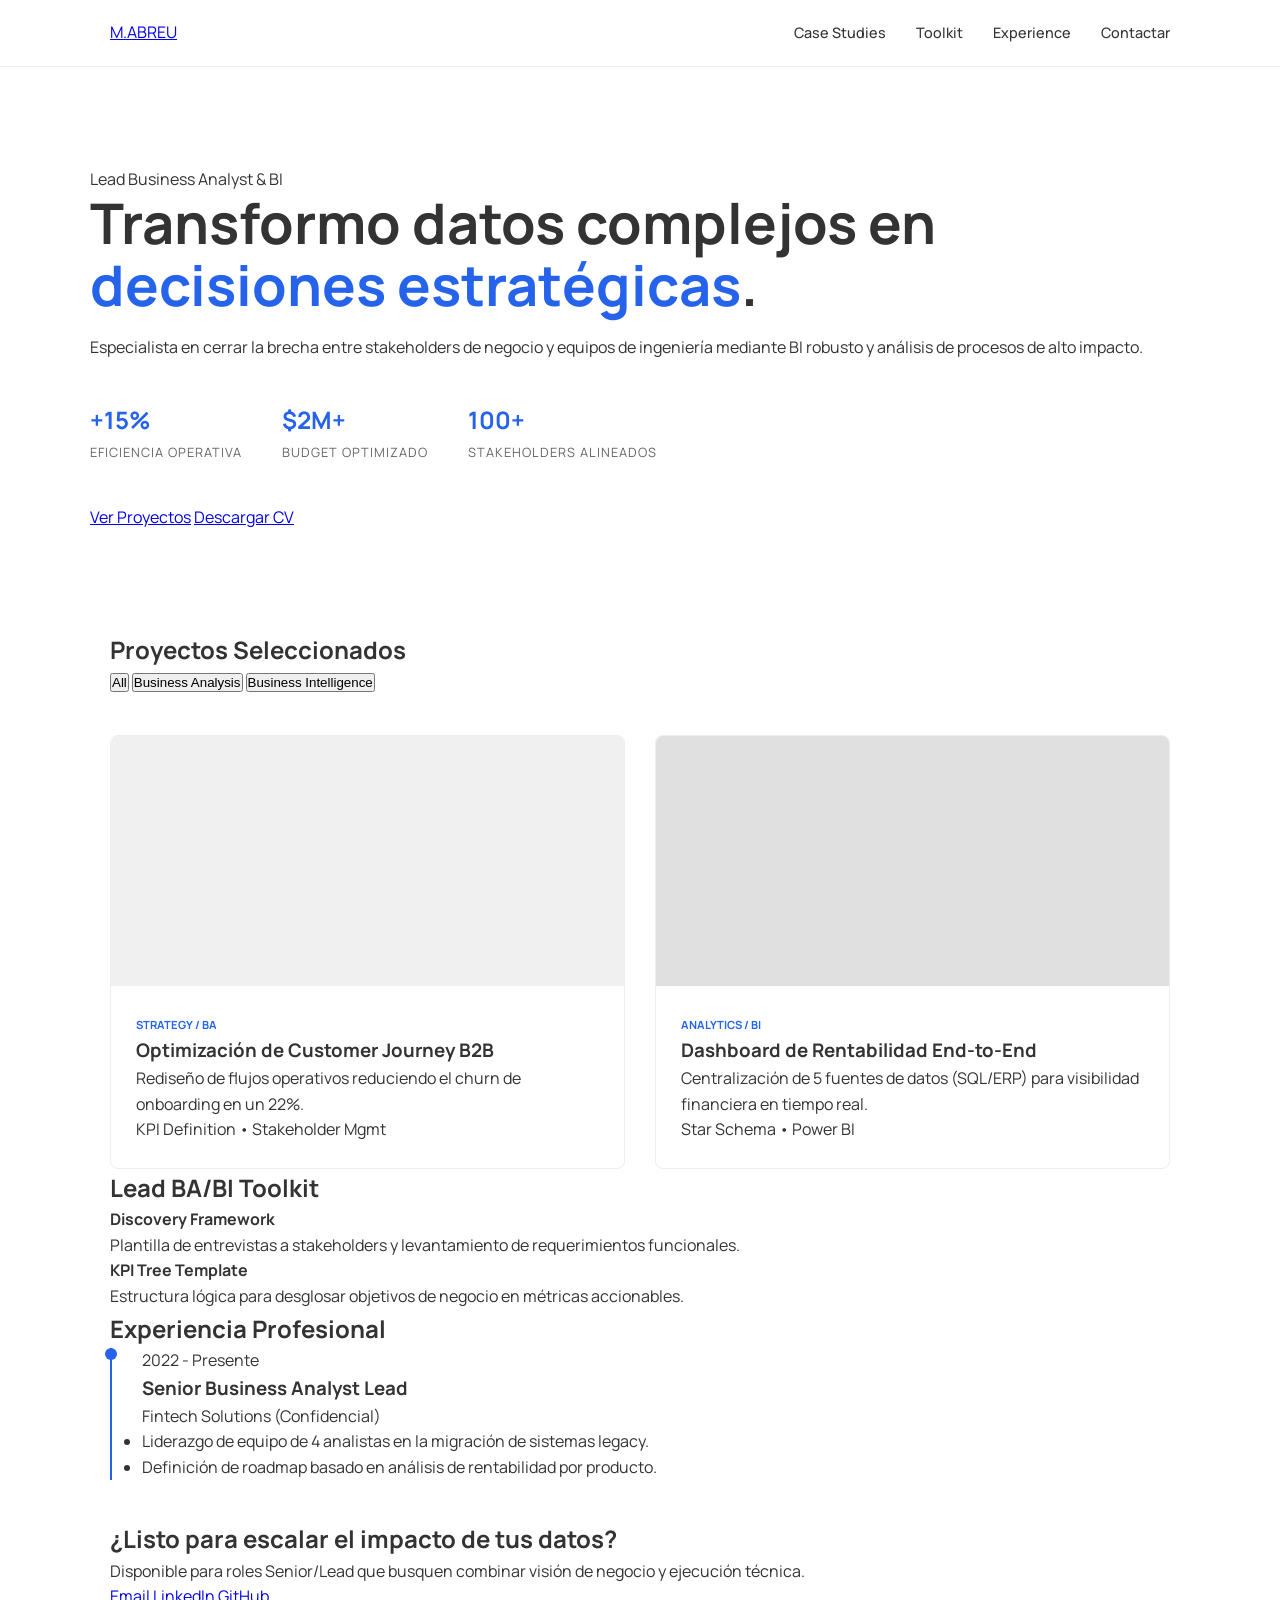
==== index.html @ 558ee9f2 "Add files via upload" ====
<!DOCTYPE html>
<html lang="es">
<head>
    <meta charset="UTF-8">
    <meta name="viewport" content="width=device-width, initial-scale=1.0">
    <title>Miguel Abreu | Lead Business Analyst & BI Specialist</title>
    <meta name="description" content="Senior Lead BA & BI Specialist enfocado en optimización de procesos y toma de decisiones basada en datos.">
    <link href="https://fonts.googleapis.com/css2?family=Manrope:wght@300;500;700&display=swap" rel="stylesheet">
    <link rel="stylesheet" href="assets/css/styles.css">
</head>
<body>

    <header class="navbar">
        <div class="container">
            <a href="#" class="logo">M.ABREU</a>
            <nav>
                <ul class="nav-links">
                    <li><a href="#cases">Case Studies</a></li>
                    <li><a href="#toolkit">Toolkit</a></li>
                    <li><a href="#experience">Experience</a></li>
                    <li><a href="#contact" class="btn-primary">Contactar</a></li>
                </ul>
            </nav>
        </div>
    </header>

    <main>
        <section class="hero container">
            <div class="hero-content">
                <span class="badge">Lead Business Analyst & BI</span>
                <h1>Transformo datos complejos en <span class="accent">decisiones estratégicas</span>.</h1>
                <p class="subtitle">Especialista en cerrar la brecha entre stakeholders de negocio y equipos de ingeniería mediante BI robusto y análisis de procesos de alto impacto.</p>
                
                <div class="hero-stats">
                    <div class="stat"><strong>+15%</strong><span>Eficiencia Operativa</span></div>
                    <div class="stat"><strong>$2M+</strong><span>Budget Optimizado</span></div>
                    <div class="stat"><strong>100+</strong><span>Stakeholders Alineados</span></div>
                </div>

                <div class="hero-btns">
                    <a href="#cases" class="btn-main">Ver Proyectos</a>
                    <a href="{CV_PDF}" class="btn-secondary" target="_blank">Descargar CV</a>
                </div>
            </div>
        </section>

        <section id="cases" class="cases container">
            <div class="section-header">
                <h2>Proyectos Seleccionados</h2>
                <div class="filters">
                    <button class="filter-btn active" data-filter="all">All</button>
                    <button class="filter-btn" data-filter="ba">Business Analysis</button>
                    <button class="filter-btn" data-filter="bi">Business Intelligence</button>
                </div>
            </div>

            <div class="projects-grid">
                <article class="project-card" data-category="ba" onclick="openDrawer('case-1')">
                    <div class="card-img" style="background-color: #f0f0f0;"></div>
                    <div class="card-info">
                        <span class="tag">Strategy / BA</span>
                        <h3>Optimización de Customer Journey B2B</h3>
                        <p>Rediseño de flujos operativos reduciendo el churn de onboarding en un 22%.</p>
                        <div class="card-footer">
                            <span>KPI Definition</span> • <span>Stakeholder Mgmt</span>
                        </div>
                    </div>
                </article>

                <article class="project-card" data-category="bi" onclick="openDrawer('case-2')">
                    <div class="card-img" style="background-color: #e0e0e0;"></div>
                    <div class="card-info">
                        <span class="tag">Analytics / BI</span>
                        <h3>Dashboard de Rentabilidad End-to-End</h3>
                        <p>Centralización de 5 fuentes de datos (SQL/ERP) para visibilidad financiera en tiempo real.</p>
                        <div class="card-footer">
                            <span>Star Schema</span> • <span>Power BI</span>
                        </div>
                    </div>
                </article>
            </div>
        </section>

        <section id="toolkit" class="toolkit container">
            <h2>Lead BA/BI Toolkit</h2>
            <div class="toolkit-grid">
                <div class="tool-item">
                    <h4>Discovery Framework</h4>
                    <p>Plantilla de entrevistas a stakeholders y levantamiento de requerimientos funcionales.</p>
                </div>
                <div class="tool-item">
                    <h4>KPI Tree Template</h4>
                    <p>Estructura lógica para desglosar objetivos de negocio en métricas accionables.</p>
                </div>
            </div>
        </section>

        <section id="experience" class="experience container">
            <h2>Experiencia Profesional</h2>
            <div class="timeline">
                <div class="timeline-item">
                    <div class="time">2022 - Presente</div>
                    <div class="exp-content">
                        <h3>Senior Business Analyst Lead</h3>
                        <p class="company">Fintech Solutions (Confidencial)</p>
                        <ul>
                            <li>Liderazgo de equipo de 4 analistas en la migración de sistemas legacy.</li>
                            <li>Definición de roadmap basado en análisis de rentabilidad por producto.</li>
                        </ul>
                    </div>
                </div>
            </div>
        </section>
    </main>

    <div id="project-drawer" class="drawer">
        <div class="drawer-content">
            <button class="close-btn" onclick="closeDrawer()">&times;</button>
            <div id="drawer-body">
                </div>
        </div>
    </div>

    <footer id="contact" class="container">
        <div class="contact-box">
            <h2>¿Listo para escalar el impacto de tus datos?</h2>
            <p>Disponible para roles Senior/Lead que busquen combinar visión de negocio y ejecución técnica.</p>
            <div class="contact-links">
                <a href="mailto:{EMAIL}">Email</a>
                <a href="{LINKEDIN}">LinkedIn</a>
                <a href="{GITHUB}">GitHub</a>
            </div>
        </div>
    </footer>

    <script src="assets/js/main.js"></script>
</body>
</html>
---- assets/css/styles.css ----
:root {
    --primary: #1a1a1a;    /* Negro Premium */
    --accent: #2563eb;     /* Azul Royal (Opción 1: Confianza/Tech) */
    --text-main: #333333;
    --text-light: #666666;
    --bg-light: #f9fafb;
    --transition: all 0.3s cubic-bezier(0.4, 0, 0.2, 1);
}

* { margin: 0; padding: 0; box-sizing: border-box; }
body { font-family: 'Manrope', sans-serif; color: var(--text-main); line-height: 1.6; overflow-x: hidden; }
.container { max-width: 1100px; margin: 0 auto; padding: 0 20px; }
.accent { color: var(--accent); }

/* Navbar */
.navbar { padding: 20px 0; position: sticky; top: 0; background: rgba(255,255,255,0.9); backdrop-filter: blur(10px); z-index: 100; border-bottom: 1px solid #eee; }
.navbar .container { display: flex; justify-content: space-between; align-items: center; }
.nav-links { display: flex; list-style: none; gap: 30px; align-items: center; }
.nav-links a { text-decoration: none; color: var(--text-main); font-weight: 500; font-size: 0.9rem; }

/* Hero */
.hero { padding: 100px 0; min-height: 60vh; display: flex; align-items: center; }
.hero h1 { font-size: 3.5rem; line-height: 1.1; margin-bottom: 20px; font-weight: 700; }
.hero-stats { display: flex; gap: 40px; margin: 40px 0; }
.stat strong { display: block; font-size: 1.5rem; color: var(--accent); }
.stat span { font-size: 0.8rem; text-transform: uppercase; letter-spacing: 1px; color: var(--text-light); }

/* Project Grid */
.projects-grid { display: grid; grid-template-columns: repeat(auto-fill, minmax(450px, 1fr)); gap: 30px; margin-top: 40px; }
.project-card { cursor: pointer; border-radius: 8px; overflow: hidden; border: 1px solid #eee; transition: var(--transition); }
.project-card:hover { transform: translateY(-10px); box-shadow: 0 20px 40px rgba(0,0,0,0.05); }
.card-img { height: 250px; width: 100%; }
.card-info { padding: 25px; }
.tag { font-size: 0.7rem; font-weight: 700; text-transform: uppercase; color: var(--accent); }

/* Drawer Logic */
.drawer { position: fixed; top: 0; right: -100%; width: 40%; height: 100%; background: white; z-index: 200; box-shadow: -10px 0 50px rgba(0,0,0,0.1); transition: var(--transition); padding: 60px 40px; overflow-y: auto; }
.drawer.active { right: 0; }
.close-btn { position: absolute; top: 20px; left: 20px; font-size: 2rem; border: none; background: none; cursor: pointer; }

/* Timeline */
.timeline-item { border-left: 2px solid var(--accent); padding-left: 30px; position: relative; margin-bottom: 40px; }
.timeline-item::before { content: ''; position: absolute; left: -7px; top: 0; width: 12px; height: 12px; background: var(--accent); border-radius: 50%; }

@media (max-width: 768px) {
    .hero h1 { font-size: 2.5rem; }
    .projects-grid { grid-template-columns: 1fr; }
    .drawer { width: 100%; }
}
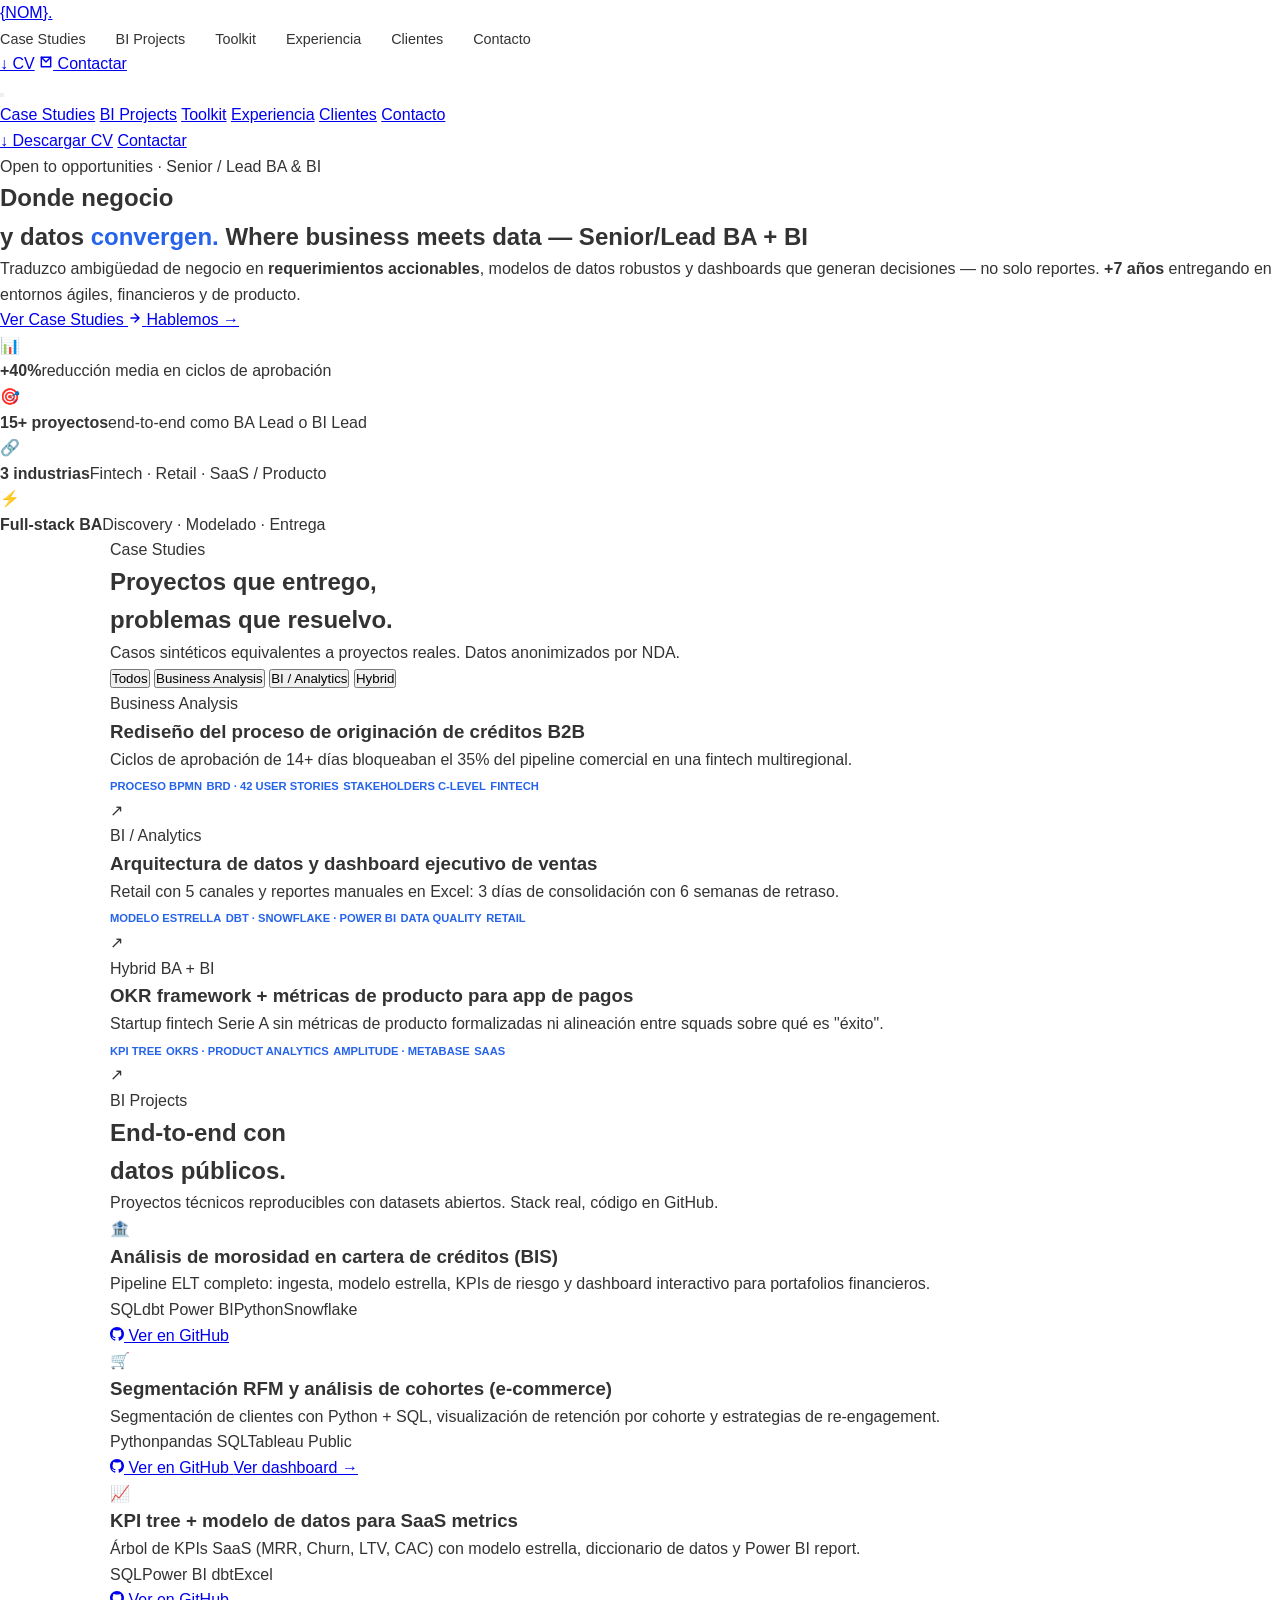
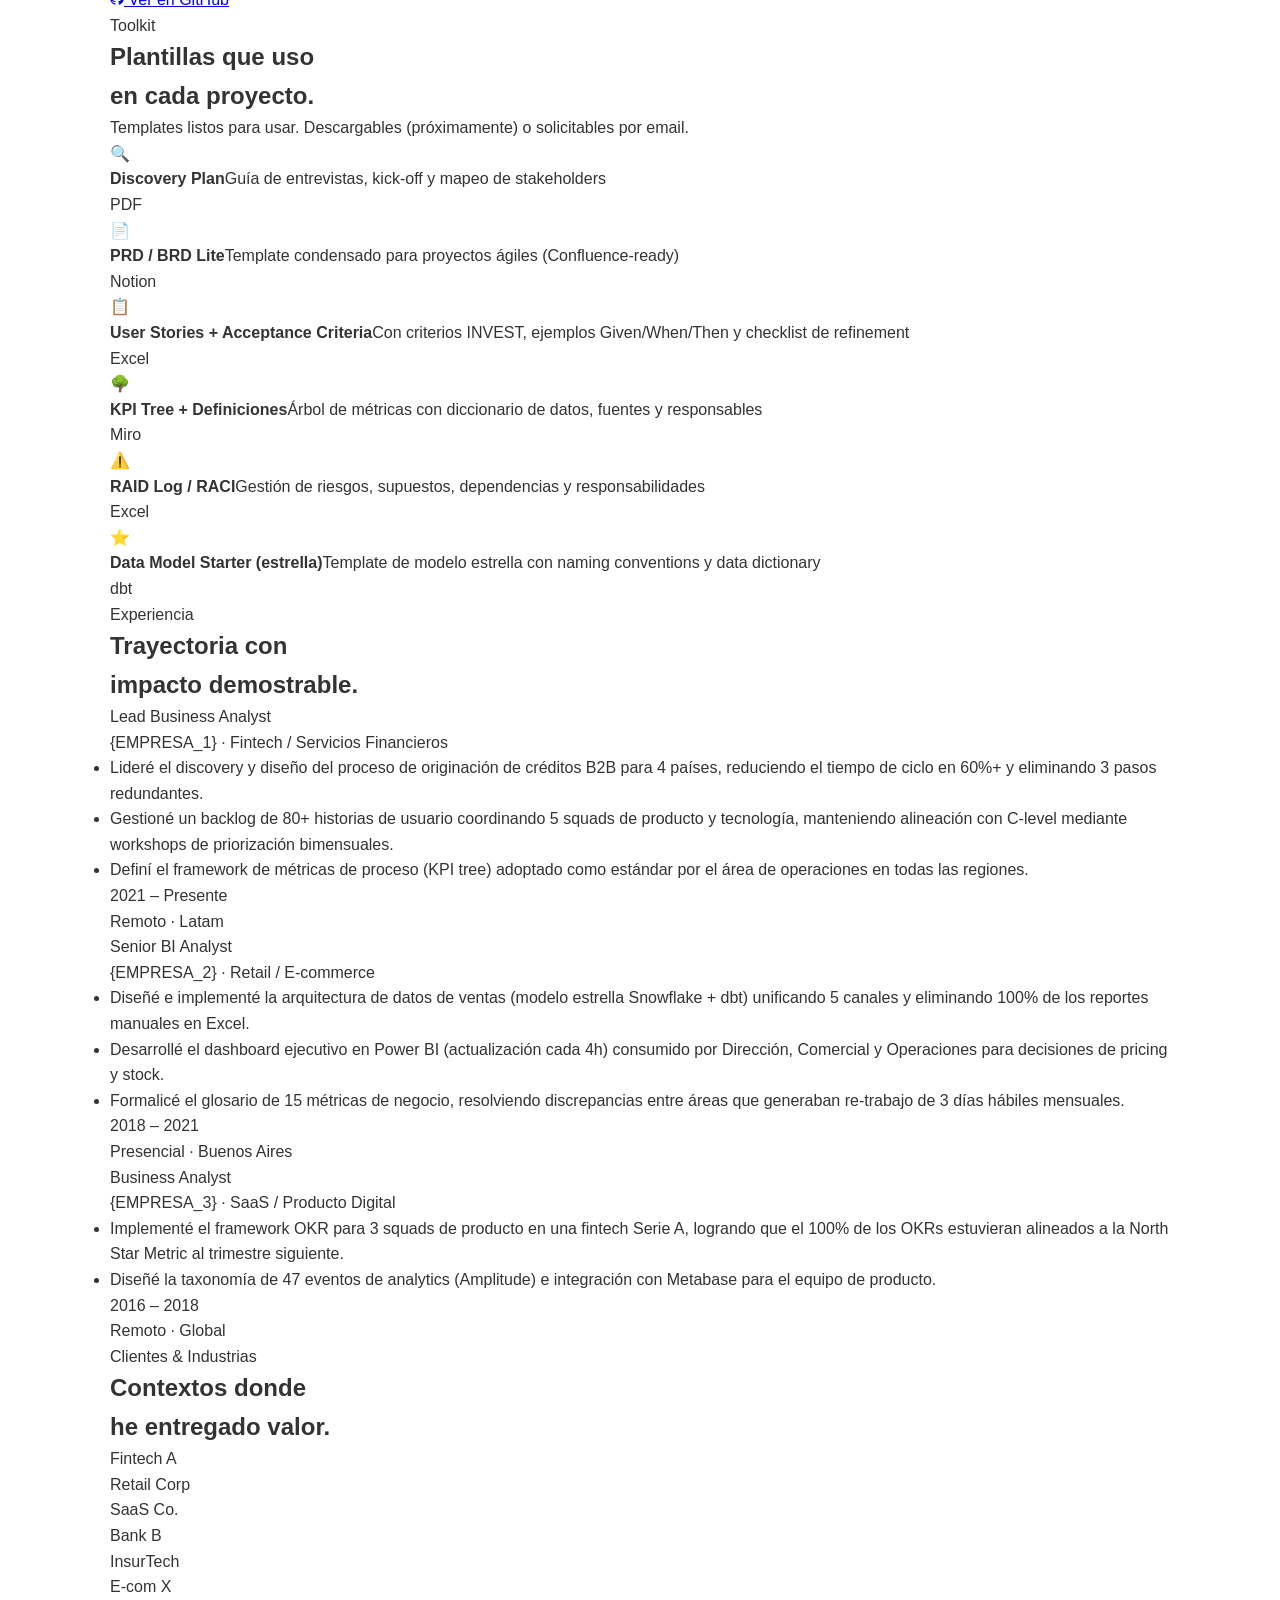
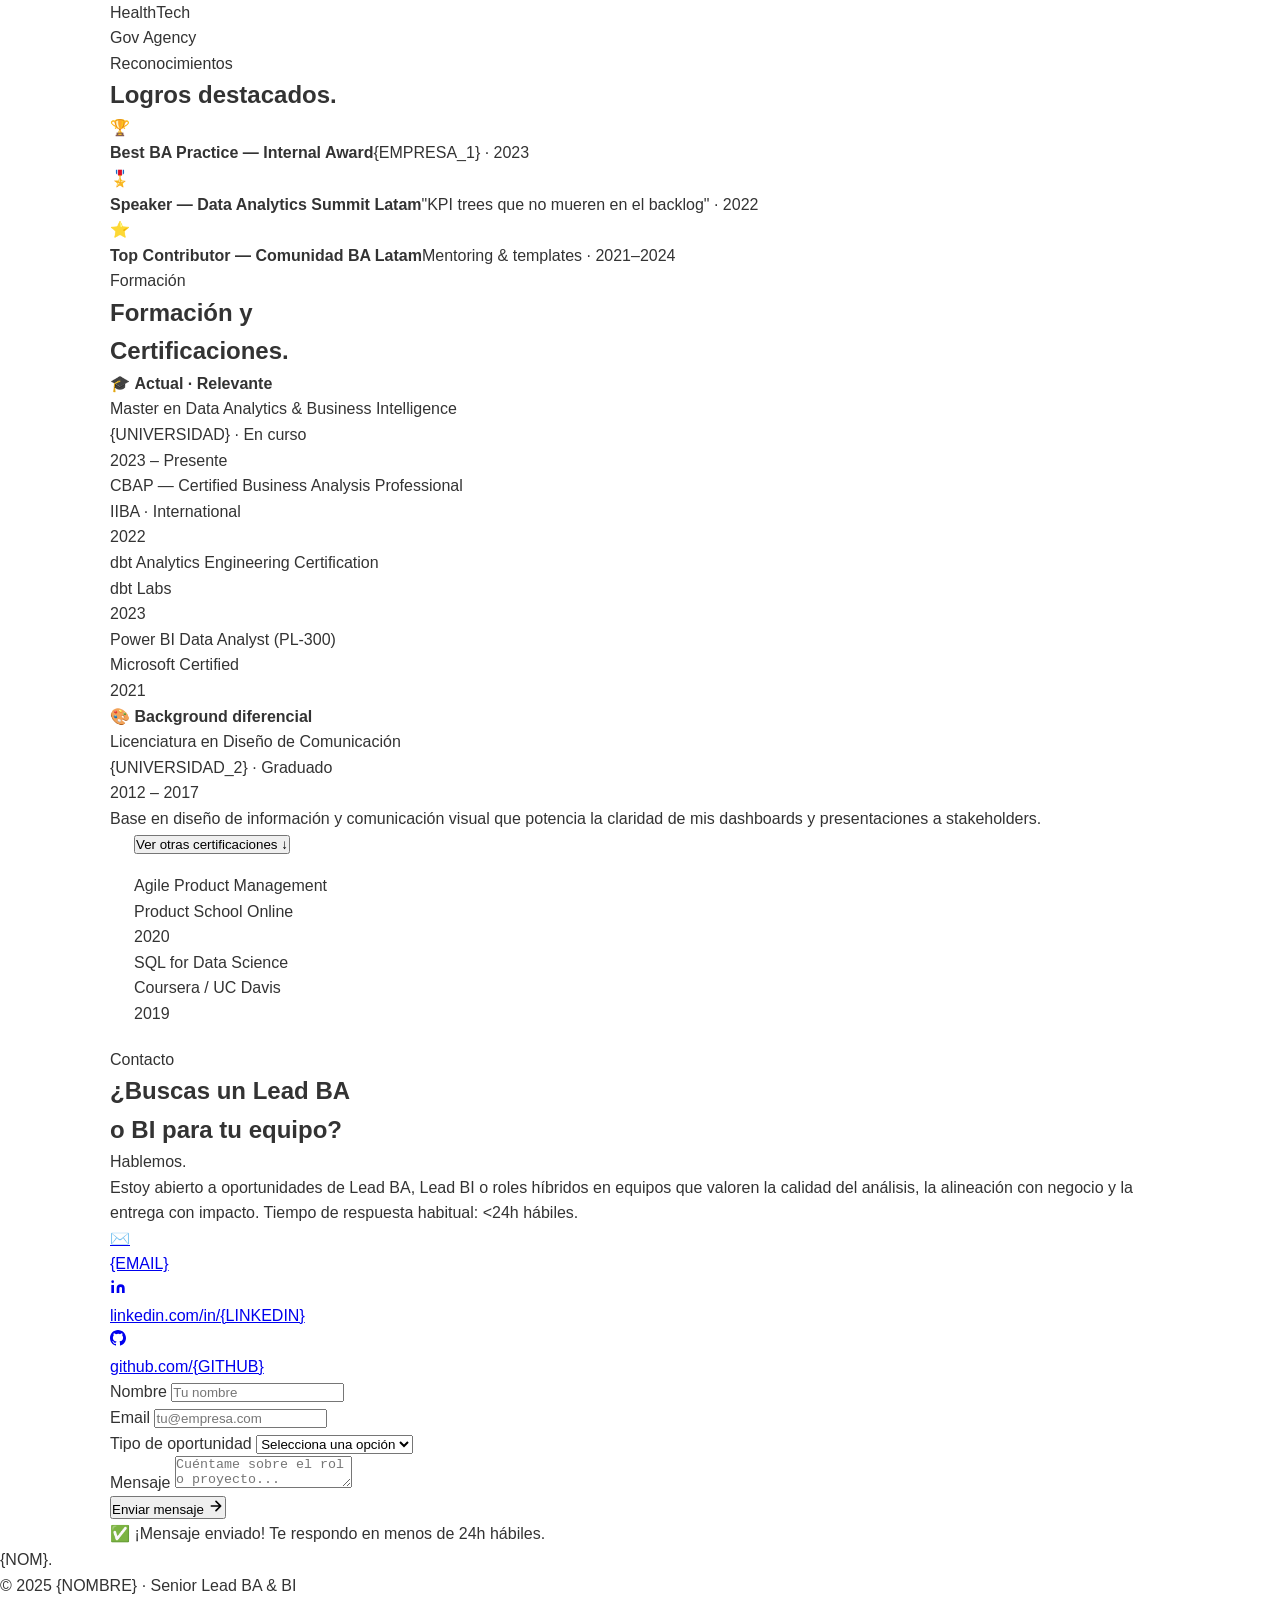
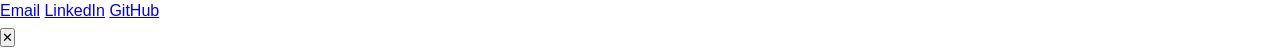
==== commit 36bf10c5: "Add files via upload" ====
--- a/index.html
+++ b/index.html
@@ -1,138 +1,570 @@
-<!DOCTYPE html>
-<html lang="es">
-<head>
-    <meta charset="UTF-8">
-    <meta name="viewport" content="width=device-width, initial-scale=1.0">
-    <title>Miguel Abreu | Lead Business Analyst & BI Specialist</title>
-    <meta name="description" content="Senior Lead BA & BI Specialist enfocado en optimización de procesos y toma de decisiones basada en datos.">
-    <link href="https://fonts.googleapis.com/css2?family=Manrope:wght@300;500;700&display=swap" rel="stylesheet">
-    <link rel="stylesheet" href="assets/css/styles.css">
-</head>
-<body>
-
-    <header class="navbar">
-        <div class="container">
-            <a href="#" class="logo">M.ABREU</a>
-            <nav>
-                <ul class="nav-links">
-                    <li><a href="#cases">Case Studies</a></li>
-                    <li><a href="#toolkit">Toolkit</a></li>
-                    <li><a href="#experience">Experience</a></li>
-                    <li><a href="#contact" class="btn-primary">Contactar</a></li>
-                </ul>
-            </nav>
-        </div>
-    </header>
-
-    <main>
-        <section class="hero container">
-            <div class="hero-content">
-                <span class="badge">Lead Business Analyst & BI</span>
-                <h1>Transformo datos complejos en <span class="accent">decisiones estratégicas</span>.</h1>
-                <p class="subtitle">Especialista en cerrar la brecha entre stakeholders de negocio y equipos de ingeniería mediante BI robusto y análisis de procesos de alto impacto.</p>
-                
-                <div class="hero-stats">
-                    <div class="stat"><strong>+15%</strong><span>Eficiencia Operativa</span></div>
-                    <div class="stat"><strong>$2M+</strong><span>Budget Optimizado</span></div>
-                    <div class="stat"><strong>100+</strong><span>Stakeholders Alineados</span></div>
-                </div>
-
-                <div class="hero-btns">
-                    <a href="#cases" class="btn-main">Ver Proyectos</a>
-                    <a href="{CV_PDF}" class="btn-secondary" target="_blank">Descargar CV</a>
-                </div>
-            </div>
-        </section>
-
-        <section id="cases" class="cases container">
-            <div class="section-header">
-                <h2>Proyectos Seleccionados</h2>
-                <div class="filters">
-                    <button class="filter-btn active" data-filter="all">All</button>
-                    <button class="filter-btn" data-filter="ba">Business Analysis</button>
-                    <button class="filter-btn" data-filter="bi">Business Intelligence</button>
-                </div>
-            </div>
-
-            <div class="projects-grid">
-                <article class="project-card" data-category="ba" onclick="openDrawer('case-1')">
-                    <div class="card-img" style="background-color: #f0f0f0;"></div>
-                    <div class="card-info">
-                        <span class="tag">Strategy / BA</span>
-                        <h3>Optimización de Customer Journey B2B</h3>
-                        <p>Rediseño de flujos operativos reduciendo el churn de onboarding en un 22%.</p>
-                        <div class="card-footer">
-                            <span>KPI Definition</span> • <span>Stakeholder Mgmt</span>
-                        </div>
-                    </div>
-                </article>
-
-                <article class="project-card" data-category="bi" onclick="openDrawer('case-2')">
-                    <div class="card-img" style="background-color: #e0e0e0;"></div>
-                    <div class="card-info">
-                        <span class="tag">Analytics / BI</span>
-                        <h3>Dashboard de Rentabilidad End-to-End</h3>
-                        <p>Centralización de 5 fuentes de datos (SQL/ERP) para visibilidad financiera en tiempo real.</p>
-                        <div class="card-footer">
-                            <span>Star Schema</span> • <span>Power BI</span>
-                        </div>
-                    </div>
-                </article>
-            </div>
-        </section>
-
-        <section id="toolkit" class="toolkit container">
-            <h2>Lead BA/BI Toolkit</h2>
-            <div class="toolkit-grid">
-                <div class="tool-item">
-                    <h4>Discovery Framework</h4>
-                    <p>Plantilla de entrevistas a stakeholders y levantamiento de requerimientos funcionales.</p>
-                </div>
-                <div class="tool-item">
-                    <h4>KPI Tree Template</h4>
-                    <p>Estructura lógica para desglosar objetivos de negocio en métricas accionables.</p>
-                </div>
-            </div>
-        </section>
-
-        <section id="experience" class="experience container">
-            <h2>Experiencia Profesional</h2>
-            <div class="timeline">
-                <div class="timeline-item">
-                    <div class="time">2022 - Presente</div>
-                    <div class="exp-content">
-                        <h3>Senior Business Analyst Lead</h3>
-                        <p class="company">Fintech Solutions (Confidencial)</p>
-                        <ul>
-                            <li>Liderazgo de equipo de 4 analistas en la migración de sistemas legacy.</li>
-                            <li>Definición de roadmap basado en análisis de rentabilidad por producto.</li>
-                        </ul>
-                    </div>
-                </div>
-            </div>
-        </section>
-    </main>
-
-    <div id="project-drawer" class="drawer">
-        <div class="drawer-content">
-            <button class="close-btn" onclick="closeDrawer()">&times;</button>
-            <div id="drawer-body">
-                </div>
-        </div>
-    </div>
-
-    <footer id="contact" class="container">
-        <div class="contact-box">
-            <h2>¿Listo para escalar el impacto de tus datos?</h2>
-            <p>Disponible para roles Senior/Lead que busquen combinar visión de negocio y ejecución técnica.</p>
-            <div class="contact-links">
-                <a href="mailto:{EMAIL}">Email</a>
-                <a href="{LINKEDIN}">LinkedIn</a>
-                <a href="{GITHUB}">GitHub</a>
-            </div>
-        </div>
-    </footer>
-
-    <script src="assets/js/main.js"></script>
-</body>
-</html>+<!DOCTYPE html>
+<html lang="es">
+<head>
+  <meta charset="UTF-8">
+  <meta name="viewport" content="width=device-width, initial-scale=1.0">
+  <title>{NOMBRE} — Senior Lead Business Analyst &amp; BI</title>
+  <meta name="description" content="{NOMBRE} · Senior/Lead Business Analyst y BI Analytics. Traduzco negocio en datos, procesos y entregables que generan impacto medible.">
+  <meta name="keywords" content="Business Analyst, BI Analytics, Lead BA, Data Analytics, KPI, Power BI, SQL, Product Analytics, Portfolio">
+  <meta name="author" content="{NOMBRE}">
+  <link rel="canonical" href="https://{GITHUB}.github.io/portfolio/">
+  <meta property="og:type"        content="website">
+  <meta property="og:title"       content="{NOMBRE} — Senior Lead BA + BI">
+  <meta property="og:description" content="Portfolio de Business Analysis y BI Analytics. Casos de estudio, stack técnico y propuesta de valor en 60 segundos.">
+  <meta property="og:url"         content="https://{GITHUB}.github.io/portfolio/">
+  <meta property="og:image"       content="assets/img/og-cover.png">
+  <meta property="og:locale"      content="es_ES">
+  <meta name="twitter:card"        content="summary_large_image">
+  <meta name="twitter:title"       content="{NOMBRE} — Senior Lead BA + BI">
+  <meta name="twitter:description" content="Portfolio de Business Analysis y BI Analytics.">
+  <meta name="twitter:image"       content="assets/img/og-cover.png">
+  <script type="application/ld+json">
+  {
+    "@context": "https://schema.org",
+    "@type": "Person",
+    "name": "{NOMBRE}",
+    "jobTitle": "Senior/Lead Business Analyst & BI",
+    "url": "https://{GITHUB}.github.io/portfolio/",
+    "email": "mailto:{EMAIL}",
+    "sameAs": [
+      "https://linkedin.com/in/{LINKEDIN}",
+      "https://github.com/{GITHUB}"
+    ]
+  }
+  </script>
+  <link rel="stylesheet" href="assets/css/styles.css">
+</head>
+<body>
+
+<div class="cursor-dot"  aria-hidden="true"></div>
+<div class="cursor-ring" aria-hidden="true"></div>
+
+<!-- ── NAVBAR ── -->
+<nav id="navbar" role="navigation" aria-label="Navegación principal">
+  <div class="nav-inner">
+    <a href="#hero" class="nav-logo">{NOM}<span>.</span></a>
+    <ul class="nav-links" role="list">
+      <li><a href="#case-studies">Case Studies</a></li>
+      <li><a href="#bi-projects">BI Projects</a></li>
+      <li><a href="#toolkit">Toolkit</a></li>
+      <li><a href="#experience">Experiencia</a></li>
+      <li><a href="#clients">Clientes</a></li>
+      <li><a href="#contact">Contacto</a></li>
+    </ul>
+    <div class="nav-ctas">
+      <a href="{CV_PDF}" class="btn-ghost" download>↓ CV</a>
+      <a href="#contact" class="btn-primary">
+        <svg width="14" height="14" viewBox="0 0 24 24" fill="none" stroke="currentColor" stroke-width="2.5" stroke-linecap="round" stroke-linejoin="round" aria-hidden="true"><path d="M4 4h16v16H4z"/><path d="M4 4l8 8 8-8"/></svg>
+        Contactar
+      </a>
+    </div>
+    <button class="nav-hamburger" aria-label="Abrir menú" aria-expanded="false">
+      <span></span><span></span><span></span>
+    </button>
+  </div>
+</nav>
+
+<div class="mobile-nav" role="dialog" aria-label="Menú móvil">
+  <a href="#case-studies">Case Studies</a>
+  <a href="#bi-projects">BI Projects</a>
+  <a href="#toolkit">Toolkit</a>
+  <a href="#experience">Experiencia</a>
+  <a href="#clients">Clientes</a>
+  <a href="#contact">Contacto</a>
+  <div class="mobile-ctas">
+    <a href="{CV_PDF}" class="btn-ghost" download>↓ Descargar CV</a>
+    <a href="#contact" class="btn-primary">Contactar</a>
+  </div>
+</div>
+
+<!-- ── HERO ── -->
+<section id="hero" aria-labelledby="hero-title">
+  <div class="hero-bg-grid" aria-hidden="true"></div>
+  <div class="hero-blob"    aria-hidden="true"></div>
+  <div class="hero-inner">
+    <div class="hero-tag anim">
+      Open to opportunities · Senior / Lead BA &amp; BI
+    </div>
+    <h1 id="hero-title" class="hero-headline anim anim-delay-1">
+      Donde negocio<br>y datos <span class="accent">convergen.</span>
+      <span class="line-muted">Where business meets data — Senior/Lead BA + BI</span>
+    </h1>
+    <p class="hero-sub anim anim-delay-2">
+      Traduzco ambigüedad de negocio en <strong>requerimientos accionables</strong>,
+      modelos de datos robustos y dashboards que generan decisiones — no solo reportes.
+      <strong>+7 años</strong> entregando en entornos ágiles, financieros y de producto.
+    </p>
+    <div class="hero-ctas anim anim-delay-3">
+      <a href="#case-studies" class="btn-hero btn-hero-primary">
+        Ver Case Studies
+        <svg width="14" height="14" viewBox="0 0 24 24" fill="none" stroke="currentColor" stroke-width="2.5" stroke-linecap="round" stroke-linejoin="round" aria-hidden="true"><path d="M5 12h14M12 5l7 7-7 7"/></svg>
+      </a>
+      <a href="#contact" class="btn-hero btn-hero-secondary">Hablemos →</a>
+    </div>
+    <div class="hero-proof anim anim-delay-4">
+      <div class="proof-item">
+        <div class="proof-icon">📊</div>
+        <div class="proof-text"><strong>+40%</strong><span>reducción media en ciclos de aprobación</span></div>
+      </div>
+      <div class="proof-item">
+        <div class="proof-icon">🎯</div>
+        <div class="proof-text"><strong>15+ proyectos</strong><span>end-to-end como BA Lead o BI Lead</span></div>
+      </div>
+      <div class="proof-item">
+        <div class="proof-icon">🔗</div>
+        <div class="proof-text"><strong>3 industrias</strong><span>Fintech · Retail · SaaS / Producto</span></div>
+      </div>
+      <div class="proof-item">
+        <div class="proof-icon">⚡</div>
+        <div class="proof-text"><strong>Full-stack BA</strong><span>Discovery · Modelado · Entrega</span></div>
+      </div>
+    </div>
+  </div>
+</section>
+
+<!-- ── CASE STUDIES ── -->
+<section id="case-studies" aria-labelledby="cs-title">
+  <div class="container">
+    <div class="cs-header">
+      <div>
+        <div class="section-label anim">Case Studies</div>
+        <h2 id="cs-title" class="section-title anim anim-delay-1">Proyectos que entrego,<br>problemas que resuelvo.</h2>
+        <p class="section-sub anim anim-delay-2">Casos sintéticos equivalentes a proyectos reales. Datos anonimizados por NDA.</p>
+      </div>
+      <div class="filter-bar anim anim-delay-3" role="group" aria-label="Filtrar proyectos">
+        <button class="filter-btn active" data-filter="all">Todos</button>
+        <button class="filter-btn" data-filter="ba">Business Analysis</button>
+        <button class="filter-btn" data-filter="bi">BI / Analytics</button>
+        <button class="filter-btn" data-filter="hybrid">Hybrid</button>
+      </div>
+    </div>
+    <div class="cs-grid">
+      <article class="cs-card anim" data-type="ba" data-modal="cs-1" aria-label="Abrir case study BA">
+        <div class="cs-card-type">Business Analysis</div>
+        <h3 class="cs-card-title">Rediseño del proceso de originación de créditos B2B</h3>
+        <p class="cs-card-problem">Ciclos de aprobación de 14+ días bloqueaban el 35% del pipeline comercial en una fintech multiregional.</p>
+        <div class="cs-card-tags">
+          <span class="tag">Proceso BPMN</span>
+          <span class="tag">BRD · 42 user stories</span>
+          <span class="tag">Stakeholders C-level</span>
+          <span class="tag">Fintech</span>
+        </div>
+        <div class="cs-card-arrow" aria-hidden="true">↗</div>
+      </article>
+      <article class="cs-card anim anim-delay-1" data-type="bi" data-modal="cs-2" aria-label="Abrir case study BI">
+        <div class="cs-card-type">BI / Analytics</div>
+        <h3 class="cs-card-title">Arquitectura de datos y dashboard ejecutivo de ventas</h3>
+        <p class="cs-card-problem">Retail con 5 canales y reportes manuales en Excel: 3 días de consolidación con 6 semanas de retraso.</p>
+        <div class="cs-card-tags">
+          <span class="tag">Modelo estrella</span>
+          <span class="tag">dbt · Snowflake · Power BI</span>
+          <span class="tag">Data Quality</span>
+          <span class="tag">Retail</span>
+        </div>
+        <div class="cs-card-arrow" aria-hidden="true">↗</div>
+      </article>
+      <article class="cs-card anim anim-delay-2" data-type="hybrid" data-modal="cs-3" aria-label="Abrir case study Hybrid">
+        <div class="cs-card-type">Hybrid BA + BI</div>
+        <h3 class="cs-card-title">OKR framework + métricas de producto para app de pagos</h3>
+        <p class="cs-card-problem">Startup fintech Serie A sin métricas de producto formalizadas ni alineación entre squads sobre qué es "éxito".</p>
+        <div class="cs-card-tags">
+          <span class="tag">KPI Tree</span>
+          <span class="tag">OKRs · Product Analytics</span>
+          <span class="tag">Amplitude · Metabase</span>
+          <span class="tag">SaaS</span>
+        </div>
+        <div class="cs-card-arrow" aria-hidden="true">↗</div>
+      </article>
+    </div>
+  </div>
+</section>
+
+<!-- ── BI PROJECTS ── -->
+<section id="bi-projects" aria-labelledby="bi-title">
+  <div class="container">
+    <div class="section-label anim">BI Projects</div>
+    <h2 id="bi-title" class="section-title anim anim-delay-1">End-to-end con<br>datos públicos.</h2>
+    <p class="section-sub anim anim-delay-2">Proyectos técnicos reproducibles con datasets abiertos. Stack real, código en GitHub.</p>
+    <div class="bi-grid">
+      <article class="bi-card anim anim-delay-1">
+        <div class="bi-card-preview" aria-hidden="true">
+          🏦
+          <div class="chart-decoration">
+            <div class="bar" style="height:55%"></div><div class="bar" style="height:80%"></div>
+            <div class="bar" style="height:45%"></div><div class="bar" style="height:90%"></div>
+            <div class="bar" style="height:65%"></div><div class="bar" style="height:75%"></div>
+          </div>
+        </div>
+        <div class="bi-card-body">
+          <h3 class="bi-card-title">Análisis de morosidad en cartera de créditos (BIS)</h3>
+          <p class="bi-card-desc">Pipeline ELT completo: ingesta, modelo estrella, KPIs de riesgo y dashboard interactivo para portafolios financieros.</p>
+          <div class="bi-stack">
+            <span class="stack-tag">SQL</span><span class="stack-tag">dbt</span>
+            <span class="stack-tag">Power BI</span><span class="stack-tag">Python</span><span class="stack-tag">Snowflake</span>
+          </div>
+          <div class="bi-links">
+            <a href="https://github.com/{GITHUB}" class="bi-link" target="_blank" rel="noopener">
+              <svg width="14" height="14" viewBox="0 0 24 24" fill="currentColor" aria-hidden="true"><path d="M12 0C5.37 0 0 5.37 0 12c0 5.3 3.44 9.8 8.2 11.38.6.11.82-.26.82-.58v-2.03c-3.34.72-4.04-1.61-4.04-1.61-.54-1.38-1.33-1.75-1.33-1.75-1.09-.74.08-.73.08-.73 1.2.08 1.83 1.23 1.83 1.23 1.07 1.83 2.8 1.3 3.49 1 .11-.78.42-1.3.76-1.6-2.67-.3-5.47-1.33-5.47-5.93 0-1.31.47-2.38 1.24-3.22-.14-.3-.54-1.52.1-3.18 0 0 1.01-.32 3.3 1.23a11.5 11.5 0 0 1 3-.4c1.02 0 2.04.14 3 .4 2.28-1.55 3.29-1.23 3.29-1.23.64 1.66.24 2.88.12 3.18.77.84 1.23 1.91 1.23 3.22 0 4.61-2.81 5.63-5.48 5.92.43.37.81 1.1.81 2.22v3.29c0 .32.22.7.83.58C20.57 21.8 24 17.3 24 12c0-6.63-5.37-12-12-12z"/></svg>
+              Ver en GitHub
+            </a>
+          </div>
+        </div>
+      </article>
+      <article class="bi-card anim anim-delay-2">
+        <div class="bi-card-preview" aria-hidden="true">
+          🛒
+          <div class="chart-decoration">
+            <div class="bar" style="height:40%"></div><div class="bar" style="height:70%"></div>
+            <div class="bar" style="height:55%"></div><div class="bar" style="height:85%"></div>
+            <div class="bar" style="height:60%"></div><div class="bar" style="height:95%"></div>
+          </div>
+        </div>
+        <div class="bi-card-body">
+          <h3 class="bi-card-title">Segmentación RFM y análisis de cohortes (e-commerce)</h3>
+          <p class="bi-card-desc">Segmentación de clientes con Python + SQL, visualización de retención por cohorte y estrategias de re-engagement.</p>
+          <div class="bi-stack">
+            <span class="stack-tag">Python</span><span class="stack-tag">pandas</span>
+            <span class="stack-tag">SQL</span><span class="stack-tag">Tableau Public</span>
+          </div>
+          <div class="bi-links">
+            <a href="https://github.com/{GITHUB}" class="bi-link" target="_blank" rel="noopener">
+              <svg width="14" height="14" viewBox="0 0 24 24" fill="currentColor" aria-hidden="true"><path d="M12 0C5.37 0 0 5.37 0 12c0 5.3 3.44 9.8 8.2 11.38.6.11.82-.26.82-.58v-2.03c-3.34.72-4.04-1.61-4.04-1.61-.54-1.38-1.33-1.75-1.33-1.75-1.09-.74.08-.73.08-.73 1.2.08 1.83 1.23 1.83 1.23 1.07 1.83 2.8 1.3 3.49 1 .11-.78.42-1.3.76-1.6-2.67-.3-5.47-1.33-5.47-5.93 0-1.31.47-2.38 1.24-3.22-.14-.3-.54-1.52.1-3.18 0 0 1.01-.32 3.3 1.23a11.5 11.5 0 0 1 3-.4c1.02 0 2.04.14 3 .4 2.28-1.55 3.29-1.23 3.29-1.23.64 1.66.24 2.88.12 3.18.77.84 1.23 1.91 1.23 3.22 0 4.61-2.81 5.63-5.48 5.92.43.37.81 1.1.81 2.22v3.29c0 .32.22.7.83.58C20.57 21.8 24 17.3 24 12c0-6.63-5.37-12-12-12z"/></svg>
+              Ver en GitHub
+            </a>
+            <a href="#" class="bi-link" target="_blank" rel="noopener">Ver dashboard →</a>
+          </div>
+        </div>
+      </article>
+      <article class="bi-card anim anim-delay-3">
+        <div class="bi-card-preview" aria-hidden="true">
+          📈
+          <div class="chart-decoration">
+            <div class="bar" style="height:60%"></div><div class="bar" style="height:45%"></div>
+            <div class="bar" style="height:75%"></div><div class="bar" style="height:50%"></div>
+            <div class="bar" style="height:88%"></div><div class="bar" style="height:70%"></div>
+          </div>
+        </div>
+        <div class="bi-card-body">
+          <h3 class="bi-card-title">KPI tree + modelo de datos para SaaS metrics</h3>
+          <p class="bi-card-desc">Árbol de KPIs SaaS (MRR, Churn, LTV, CAC) con modelo estrella, diccionario de datos y Power BI report.</p>
+          <div class="bi-stack">
+            <span class="stack-tag">SQL</span><span class="stack-tag">Power BI</span>
+            <span class="stack-tag">dbt</span><span class="stack-tag">Excel</span>
+          </div>
+          <div class="bi-links">
+            <a href="https://github.com/{GITHUB}" class="bi-link" target="_blank" rel="noopener">
+              <svg width="14" height="14" viewBox="0 0 24 24" fill="currentColor" aria-hidden="true"><path d="M12 0C5.37 0 0 5.37 0 12c0 5.3 3.44 9.8 8.2 11.38.6.11.82-.26.82-.58v-2.03c-3.34.72-4.04-1.61-4.04-1.61-.54-1.38-1.33-1.75-1.33-1.75-1.09-.74.08-.73.08-.73 1.2.08 1.83 1.23 1.83 1.23 1.07 1.83 2.8 1.3 3.49 1 .11-.78.42-1.3.76-1.6-2.67-.3-5.47-1.33-5.47-5.93 0-1.31.47-2.38 1.24-3.22-.14-.3-.54-1.52.1-3.18 0 0 1.01-.32 3.3 1.23a11.5 11.5 0 0 1 3-.4c1.02 0 2.04.14 3 .4 2.28-1.55 3.29-1.23 3.29-1.23.64 1.66.24 2.88.12 3.18.77.84 1.23 1.91 1.23 3.22 0 4.61-2.81 5.63-5.48 5.92.43.37.81 1.1.81 2.22v3.29c0 .32.22.7.83.58C20.57 21.8 24 17.3 24 12c0-6.63-5.37-12-12-12z"/></svg>
+              Ver en GitHub
+            </a>
+          </div>
+        </div>
+      </article>
+    </div>
+  </div>
+</section>
+
+<!-- ── TOOLKIT ── -->
+<section id="toolkit" aria-labelledby="toolkit-title">
+  <div class="container">
+    <div class="section-label anim">Toolkit</div>
+    <h2 id="toolkit-title" class="section-title anim anim-delay-1">Plantillas que uso<br>en cada proyecto.</h2>
+    <p class="section-sub anim anim-delay-2">Templates listos para usar. Descargables (próximamente) o solicitables por email.</p>
+    <div class="toolkit-grid">
+      <div class="toolkit-item anim anim-delay-1" role="link" tabindex="0">
+        <div class="toolkit-icon">🔍</div>
+        <div class="toolkit-info"><strong>Discovery Plan</strong><span>Guía de entrevistas, kick-off y mapeo de stakeholders</span></div>
+        <span class="download-badge">PDF</span>
+      </div>
+      <div class="toolkit-item anim anim-delay-2" role="link" tabindex="0">
+        <div class="toolkit-icon">📄</div>
+        <div class="toolkit-info"><strong>PRD / BRD Lite</strong><span>Template condensado para proyectos ágiles (Confluence-ready)</span></div>
+        <span class="download-badge">Notion</span>
+      </div>
+      <div class="toolkit-item anim anim-delay-3" role="link" tabindex="0">
+        <div class="toolkit-icon">📋</div>
+        <div class="toolkit-info"><strong>User Stories + Acceptance Criteria</strong><span>Con criterios INVEST, ejemplos Given/When/Then y checklist de refinement</span></div>
+        <span class="download-badge">Excel</span>
+      </div>
+      <div class="toolkit-item anim anim-delay-1" role="link" tabindex="0">
+        <div class="toolkit-icon">🌳</div>
+        <div class="toolkit-info"><strong>KPI Tree + Definiciones</strong><span>Árbol de métricas con diccionario de datos, fuentes y responsables</span></div>
+        <span class="download-badge">Miro</span>
+      </div>
+      <div class="toolkit-item anim anim-delay-2" role="link" tabindex="0">
+        <div class="toolkit-icon">⚠️</div>
+        <div class="toolkit-info"><strong>RAID Log / RACI</strong><span>Gestión de riesgos, supuestos, dependencias y responsabilidades</span></div>
+        <span class="download-badge">Excel</span>
+      </div>
+      <div class="toolkit-item anim anim-delay-3" role="link" tabindex="0">
+        <div class="toolkit-icon">⭐</div>
+        <div class="toolkit-info"><strong>Data Model Starter (estrella)</strong><span>Template de modelo estrella con naming conventions y data dictionary</span></div>
+        <span class="download-badge">dbt</span>
+      </div>
+    </div>
+  </div>
+</section>
+
+<!-- ── EXPERIENCE ── -->
+<section id="experience" aria-labelledby="exp-title">
+  <div class="container">
+    <div class="section-label anim">Experiencia</div>
+    <h2 id="exp-title" class="section-title anim anim-delay-1">Trayectoria con<br>impacto demostrable.</h2>
+    <div class="exp-list">
+      <article class="exp-card anim anim-delay-1">
+        <div>
+          <div class="exp-role">Lead Business Analyst</div>
+          <div class="exp-company">{EMPRESA_1} · Fintech / Servicios Financieros</div>
+          <ul class="exp-bullets">
+            <li class="exp-bullet">Lideré el discovery y diseño del proceso de originación de créditos B2B para 4 países, reduciendo el tiempo de ciclo en 60%+ y eliminando 3 pasos redundantes.</li>
+            <li class="exp-bullet">Gestioné un backlog de 80+ historias de usuario coordinando 5 squads de producto y tecnología, manteniendo alineación con C-level mediante workshops de priorización bimensuales.</li>
+            <li class="exp-bullet">Definí el framework de métricas de proceso (KPI tree) adoptado como estándar por el área de operaciones en todas las regiones.</li>
+          </ul>
+        </div>
+        <div class="exp-meta">
+          <span class="exp-period">2021 – Presente</span>
+          <div class="exp-location">Remoto · Latam</div>
+        </div>
+      </article>
+      <article class="exp-card anim anim-delay-2">
+        <div>
+          <div class="exp-role">Senior BI Analyst</div>
+          <div class="exp-company">{EMPRESA_2} · Retail / E-commerce</div>
+          <ul class="exp-bullets">
+            <li class="exp-bullet">Diseñé e implementé la arquitectura de datos de ventas (modelo estrella Snowflake + dbt) unificando 5 canales y eliminando 100% de los reportes manuales en Excel.</li>
+            <li class="exp-bullet">Desarrollé el dashboard ejecutivo en Power BI (actualización cada 4h) consumido por Dirección, Comercial y Operaciones para decisiones de pricing y stock.</li>
+            <li class="exp-bullet">Formalicé el glosario de 15 métricas de negocio, resolviendo discrepancias entre áreas que generaban re-trabajo de 3 días hábiles mensuales.</li>
+          </ul>
+        </div>
+        <div class="exp-meta">
+          <span class="exp-period">2018 – 2021</span>
+          <div class="exp-location">Presencial · Buenos Aires</div>
+        </div>
+      </article>
+      <article class="exp-card anim anim-delay-3">
+        <div>
+          <div class="exp-role">Business Analyst</div>
+          <div class="exp-company">{EMPRESA_3} · SaaS / Producto Digital</div>
+          <ul class="exp-bullets">
+            <li class="exp-bullet">Implementé el framework OKR para 3 squads de producto en una fintech Serie A, logrando que el 100% de los OKRs estuvieran alineados a la North Star Metric al trimestre siguiente.</li>
+            <li class="exp-bullet">Diseñé la taxonomía de 47 eventos de analytics (Amplitude) e integración con Metabase para el equipo de producto.</li>
+          </ul>
+        </div>
+        <div class="exp-meta">
+          <span class="exp-period">2016 – 2018</span>
+          <div class="exp-location">Remoto · Global</div>
+        </div>
+      </article>
+    </div>
+  </div>
+</section>
+
+<!-- ── CLIENTS ── -->
+<section id="clients" aria-labelledby="clients-title">
+  <div class="container">
+    <div class="section-label anim">Clientes &amp; Industrias</div>
+    <h2 id="clients-title" class="section-title anim anim-delay-1">Contextos donde<br>he entregado valor.</h2>
+    <div class="clients-grid">
+      <div class="client-logo anim anim-delay-1">Fintech A</div>
+      <div class="client-logo anim anim-delay-2">Retail Corp</div>
+      <div class="client-logo anim anim-delay-3">SaaS Co.</div>
+      <div class="client-logo anim anim-delay-1">Bank B</div>
+      <div class="client-logo anim anim-delay-2">InsurTech</div>
+      <div class="client-logo anim anim-delay-3">E-com X</div>
+      <div class="client-logo anim anim-delay-1">HealthTech</div>
+      <div class="client-logo anim anim-delay-2">Gov Agency</div>
+    </div>
+  </div>
+</section>
+
+<!-- ── AWARDS ── -->
+<section id="awards" aria-labelledby="awards-title">
+  <div class="container">
+    <div class="section-label anim">Reconocimientos</div>
+    <h2 id="awards-title" class="section-title anim anim-delay-1">Logros destacados.</h2>
+    <div class="awards-list">
+      <div class="award-item anim anim-delay-1">
+        <div class="award-icon">🏆</div>
+        <div class="award-info"><strong>Best BA Practice — Internal Award</strong><span>{EMPRESA_1} · 2023</span></div>
+      </div>
+      <div class="award-item anim anim-delay-2">
+        <div class="award-icon">🎖️</div>
+        <div class="award-info"><strong>Speaker — Data Analytics Summit Latam</strong><span>"KPI trees que no mueren en el backlog" · 2022</span></div>
+      </div>
+      <div class="award-item anim anim-delay-3">
+        <div class="award-icon">⭐</div>
+        <div class="award-info"><strong>Top Contributor — Comunidad BA Latam</strong><span>Mentoring &amp; templates · 2021–2024</span></div>
+      </div>
+    </div>
+  </div>
+</section>
+
+<!-- ── EDUCATION ── -->
+<section id="education" aria-labelledby="edu-title">
+  <div class="container">
+    <div class="section-label anim">Formación</div>
+    <h2 id="edu-title" class="section-title anim anim-delay-1">Formación y<br>Certificaciones.</h2>
+    <div class="edu-grid anim anim-delay-2">
+      <div class="edu-block">
+        <div class="edu-block-header">
+          <span class="edu-icon">🎓</span>
+          <strong>Actual · Relevante</strong>
+        </div>
+        <div class="edu-items">
+          <div>
+            <div class="edu-item-title">Master en Data Analytics &amp; Business Intelligence</div>
+            <div class="edu-item-inst">{UNIVERSIDAD} · En curso</div>
+            <div class="edu-item-year">2023 – Presente</div>
+          </div>
+          <div>
+            <div class="edu-item-title">CBAP — Certified Business Analysis Professional</div>
+            <div class="edu-item-inst">IIBA · International</div>
+            <div class="edu-item-year">2022</div>
+          </div>
+          <div>
+            <div class="edu-item-title">dbt Analytics Engineering Certification</div>
+            <div class="edu-item-inst">dbt Labs</div>
+            <div class="edu-item-year">2023</div>
+          </div>
+          <div>
+            <div class="edu-item-title">Power BI Data Analyst (PL-300)</div>
+            <div class="edu-item-inst">Microsoft Certified</div>
+            <div class="edu-item-year">2021</div>
+          </div>
+        </div>
+      </div>
+      <div class="edu-block">
+        <div class="edu-block-header">
+          <span class="edu-icon">🎨</span>
+          <strong>Background diferencial</strong>
+        </div>
+        <div class="edu-items">
+          <div>
+            <div class="edu-item-title">Licenciatura en Diseño de Comunicación</div>
+            <div class="edu-item-inst">{UNIVERSIDAD_2} · Graduado</div>
+            <div class="edu-item-year">2012 – 2017</div>
+            <div class="edu-item-note">Base en diseño de información y comunicación visual que potencia la claridad de mis dashboards y presentaciones a stakeholders.</div>
+          </div>
+        </div>
+        <div style="padding: 0 1.5rem 1.25rem;">
+          <button class="edu-expand-btn" id="eduExpandBtn" aria-expanded="false">
+            Ver otras certificaciones ↓
+          </button>
+          <div class="edu-collapsible" id="eduCollapsible">
+            <div class="edu-items" style="padding-top:1rem; padding-left:0; padding-right:0;">
+              <div>
+                <div class="edu-item-title">Agile Product Management</div>
+                <div class="edu-item-inst">Product School Online</div>
+                <div class="edu-item-year">2020</div>
+              </div>
+              <div>
+                <div class="edu-item-title">SQL for Data Science</div>
+                <div class="edu-item-inst">Coursera / UC Davis</div>
+                <div class="edu-item-year">2019</div>
+              </div>
+            </div>
+          </div>
+        </div>
+      </div>
+    </div>
+  </div>
+</section>
+
+<!-- ── CONTACT ── -->
+<section id="contact" aria-labelledby="contact-title">
+  <div class="container">
+    <div class="section-label anim">Contacto</div>
+    <h2 id="contact-title" class="section-title anim anim-delay-1">¿Buscas un Lead BA<br>o BI para tu equipo?</h2>
+    <div class="contact-wrapper">
+      <div class="anim anim-delay-2">
+        <p class="contact-info-title">Hablemos.</p>
+        <p class="contact-info-sub">
+          Estoy abierto a oportunidades de Lead BA, Lead BI o roles híbridos en equipos que valoren la calidad del análisis, la alineación con negocio y la entrega con impacto.
+          Tiempo de respuesta habitual: &lt;24h hábiles.
+        </p>
+        <div class="contact-links">
+          <a href="mailto:{EMAIL}" class="contact-link">
+            <div class="contact-link-icon">✉️</div>{EMAIL}
+          </a>
+          <a href="https://linkedin.com/in/{LINKEDIN}" class="contact-link" target="_blank" rel="noopener">
+            <div class="contact-link-icon">
+              <svg width="16" height="16" viewBox="0 0 24 24" fill="currentColor" aria-hidden="true"><path d="M16 8a6 6 0 0 1 6 6v7h-4v-7a2 2 0 0 0-2-2 2 2 0 0 0-2 2v7h-4v-7a6 6 0 0 1 6-6zM2 9h4v12H2z"/><circle cx="4" cy="4" r="2"/></svg>
+            </div>
+            linkedin.com/in/{LINKEDIN}
+          </a>
+          <a href="https://github.com/{GITHUB}" class="contact-link" target="_blank" rel="noopener">
+            <div class="contact-link-icon">
+              <svg width="16" height="16" viewBox="0 0 24 24" fill="currentColor" aria-hidden="true"><path d="M12 0C5.37 0 0 5.37 0 12c0 5.3 3.44 9.8 8.2 11.38.6.11.82-.26.82-.58v-2.03c-3.34.72-4.04-1.61-4.04-1.61-.54-1.38-1.33-1.75-1.33-1.75-1.09-.74.08-.73.08-.73 1.2.08 1.83 1.23 1.83 1.23 1.07 1.83 2.8 1.3 3.49 1 .11-.78.42-1.3.76-1.6-2.67-.3-5.47-1.33-5.47-5.93 0-1.31.47-2.38 1.24-3.22-.14-.3-.54-1.52.1-3.18 0 0 1.01-.32 3.3 1.23a11.5 11.5 0 0 1 3-.4c1.02 0 2.04.14 3 .4 2.28-1.55 3.29-1.23 3.29-1.23.64 1.66.24 2.88.12 3.18.77.84 1.23 1.91 1.23 3.22 0 4.61-2.81 5.63-5.48 5.92.43.37.81 1.1.81 2.22v3.29c0 .32.22.7.83.58C20.57 21.8 24 17.3 24 12c0-6.63-5.37-12-12-12z"/></svg>
+            </div>
+            github.com/{GITHUB}
+          </a>
+        </div>
+      </div>
+      <div class="anim anim-delay-3">
+        <form class="contact-form" id="contactForm" novalidate aria-label="Formulario de contacto">
+          <div class="form-row">
+            <div class="form-group">
+              <label for="contact-name">Nombre</label>
+              <input type="text" id="contact-name" name="name" placeholder="Tu nombre" required autocomplete="name">
+            </div>
+            <div class="form-group">
+              <label for="contact-email">Email</label>
+              <input type="email" id="contact-email" name="email" placeholder="tu@empresa.com" required autocomplete="email">
+            </div>
+          </div>
+          <div class="form-group">
+            <label for="contact-type">Tipo de oportunidad</label>
+            <select id="contact-type" name="type">
+              <option value="">Selecciona una opción</option>
+              <option value="lead-ba">Lead BA</option>
+              <option value="lead-bi">Lead BI</option>
+              <option value="hybrid">Rol híbrido BA + BI</option>
+              <option value="freelance">Proyecto freelance</option>
+              <option value="other">Otro</option>
+            </select>
+          </div>
+          <div class="form-group">
+            <label for="contact-message">Mensaje</label>
+            <textarea id="contact-message" name="message" placeholder="Cuéntame sobre el rol o proyecto..." required></textarea>
+          </div>
+          <button type="submit" class="btn-submit">
+            Enviar mensaje
+            <svg width="16" height="16" viewBox="0 0 24 24" fill="none" stroke="currentColor" stroke-width="2.5" stroke-linecap="round" stroke-linejoin="round" aria-hidden="true"><path d="M5 12h14M12 5l7 7-7 7"/></svg>
+          </button>
+        </form>
+        <div class="form-success" id="formSuccess" role="alert">
+          ✅ ¡Mensaje enviado! Te respondo en menos de 24h hábiles.
+        </div>
+      </div>
+    </div>
+  </div>
+</section>
+
+<!-- ── FOOTER ── -->
+<footer>
+  <div class="footer-inner">
+    <div class="footer-logo">{NOM}<span>.</span></div>
+    <p class="footer-copy">© 2025 {NOMBRE} · Senior Lead BA &amp; BI</p>
+    <div class="footer-links">
+      <a href="mailto:{EMAIL}">Email</a>
+      <a href="https://linkedin.com/in/{LINKEDIN}" target="_blank" rel="noopener">LinkedIn</a>
+      <a href="https://github.com/{GITHUB}" target="_blank" rel="noopener">GitHub</a>
+    </div>
+  </div>
+</footer>
+
+<!-- ── MODAL / DRAWER ── -->
+<div class="modal-overlay" id="modalOverlay" role="dialog" aria-modal="true" aria-labelledby="modalTitle">
+  <div class="modal-drawer" id="modalDrawer">
+    <div class="modal-handle" aria-hidden="true"></div>
+    <div class="modal-header">
+      <div class="modal-type"  id="modalType"></div>
+      <h2 class="modal-title" id="modalTitle"></h2>
+      <button class="modal-close" id="modalClose" aria-label="Cerrar">✕</button>
+    </div>
+    <div class="modal-body" id="modalBody"></div>
+  </div>
+</div>
+
+<script src="assets/js/main.js"></script>
+</body>
+</html>
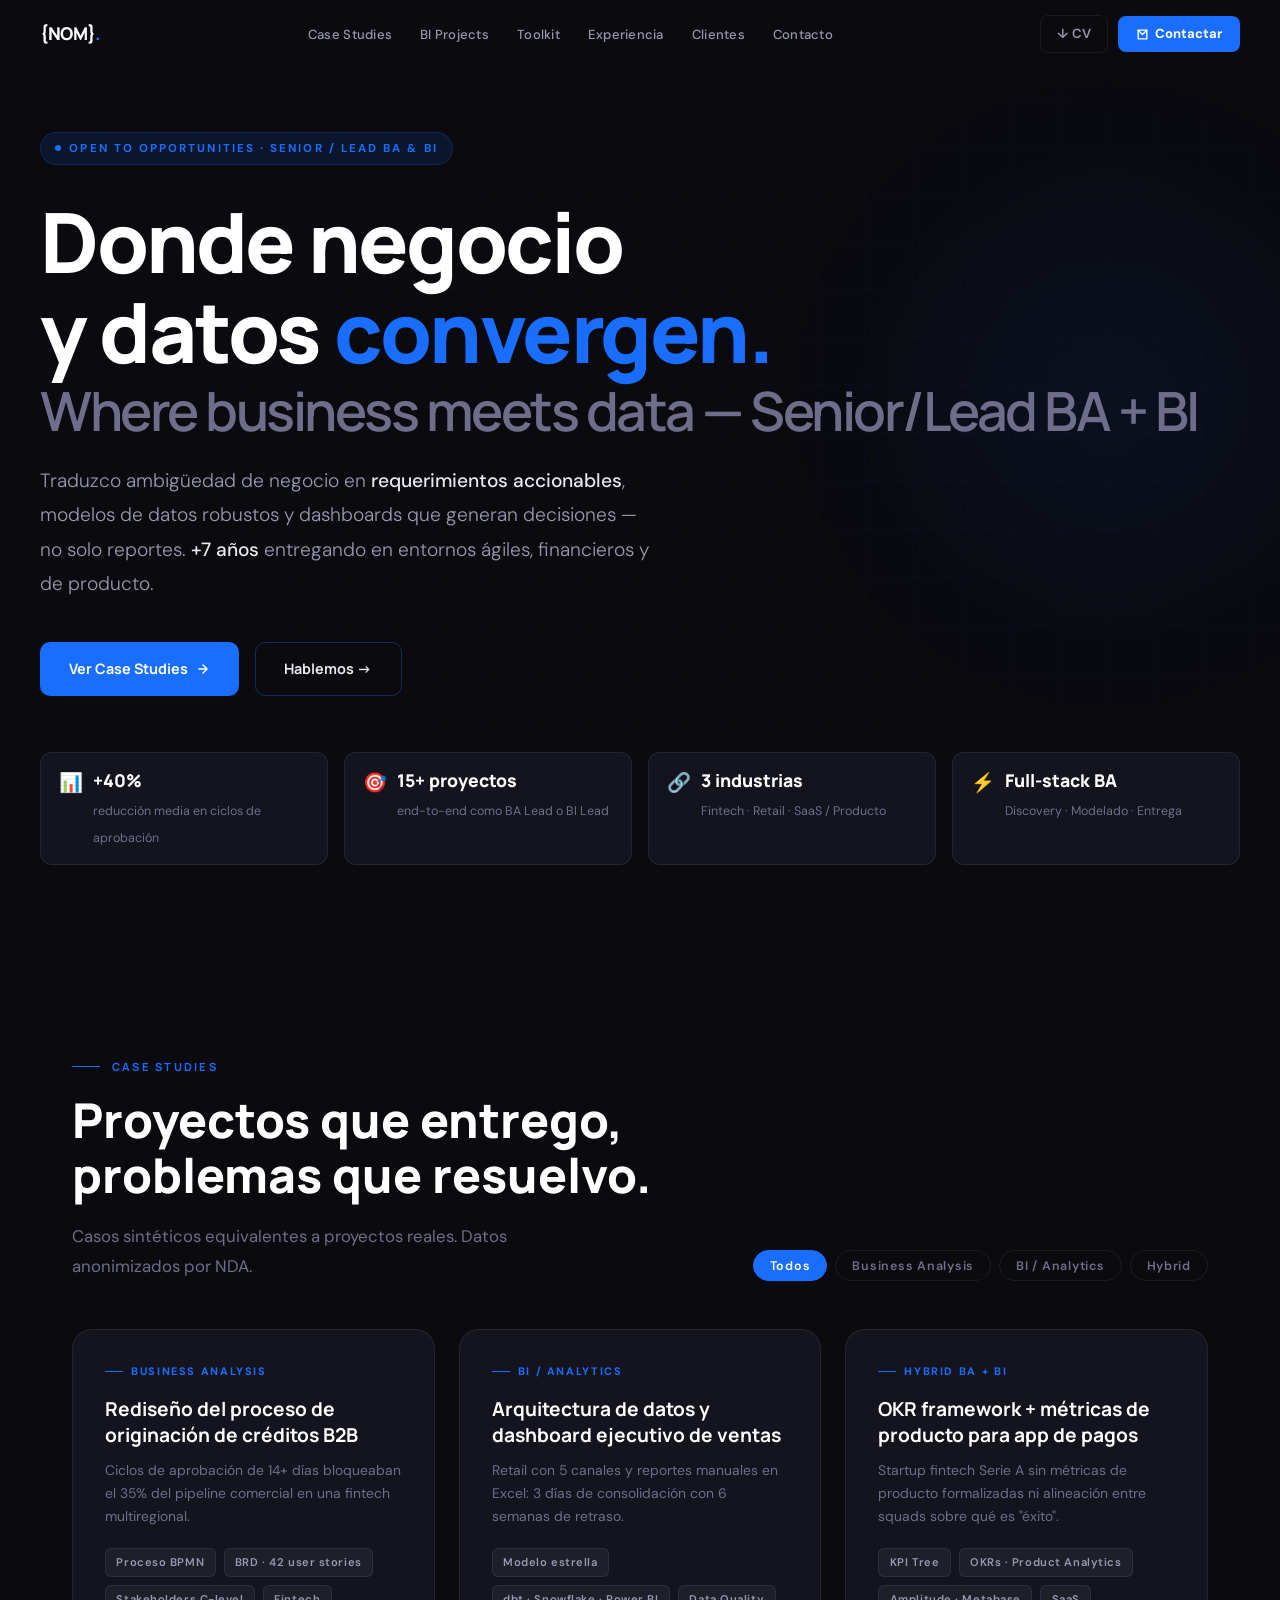
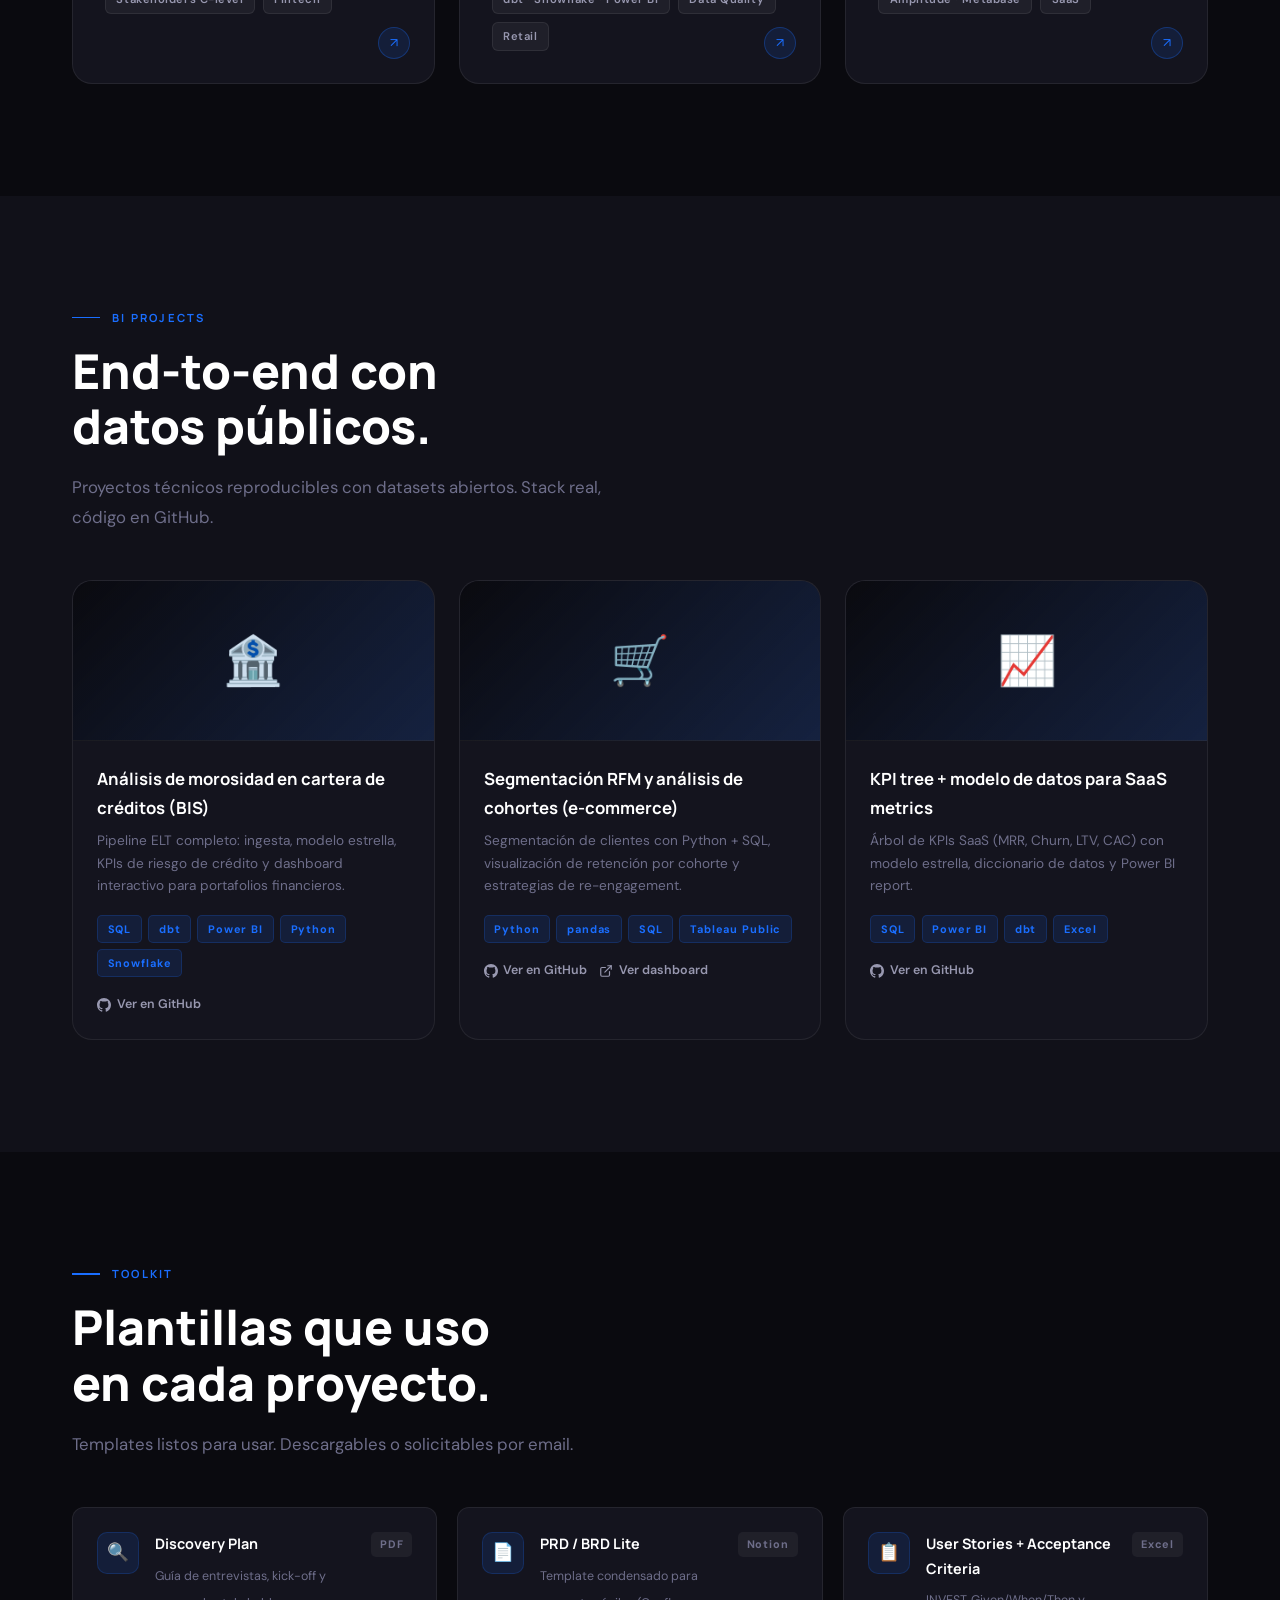
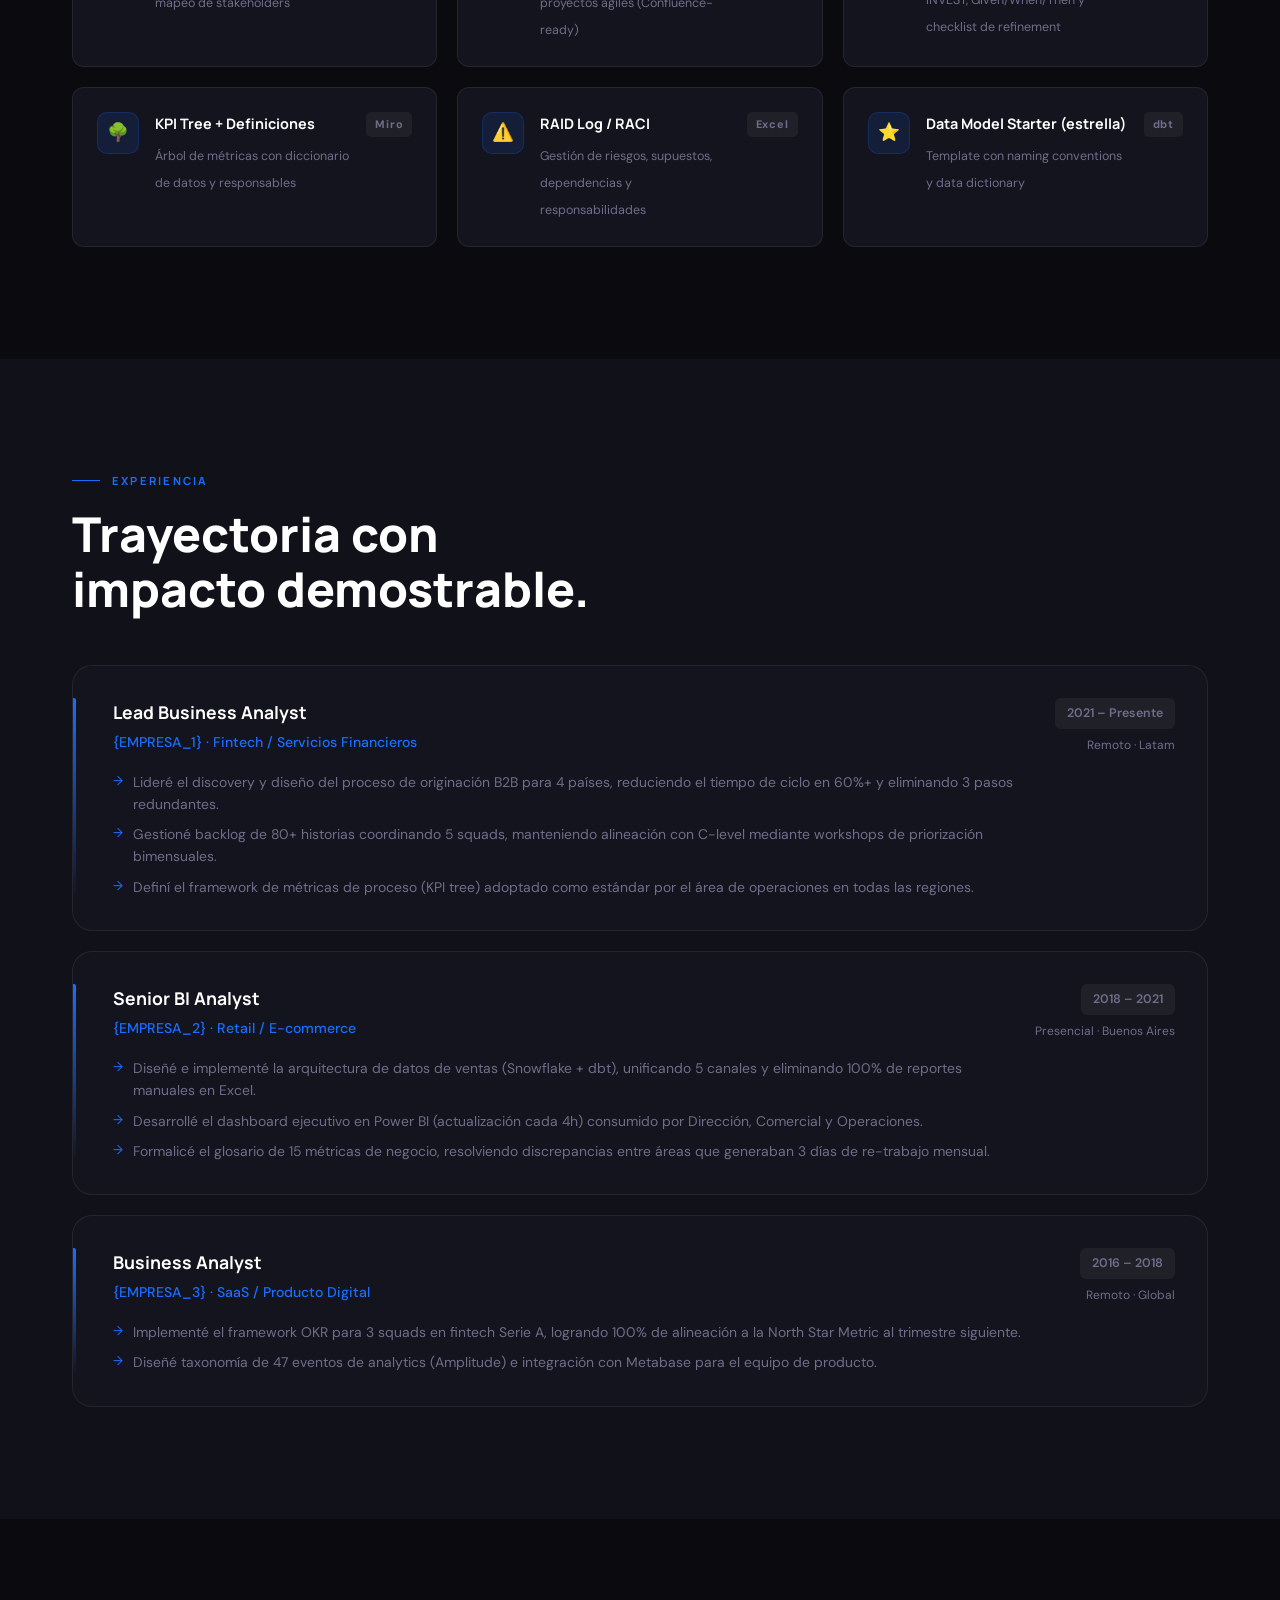
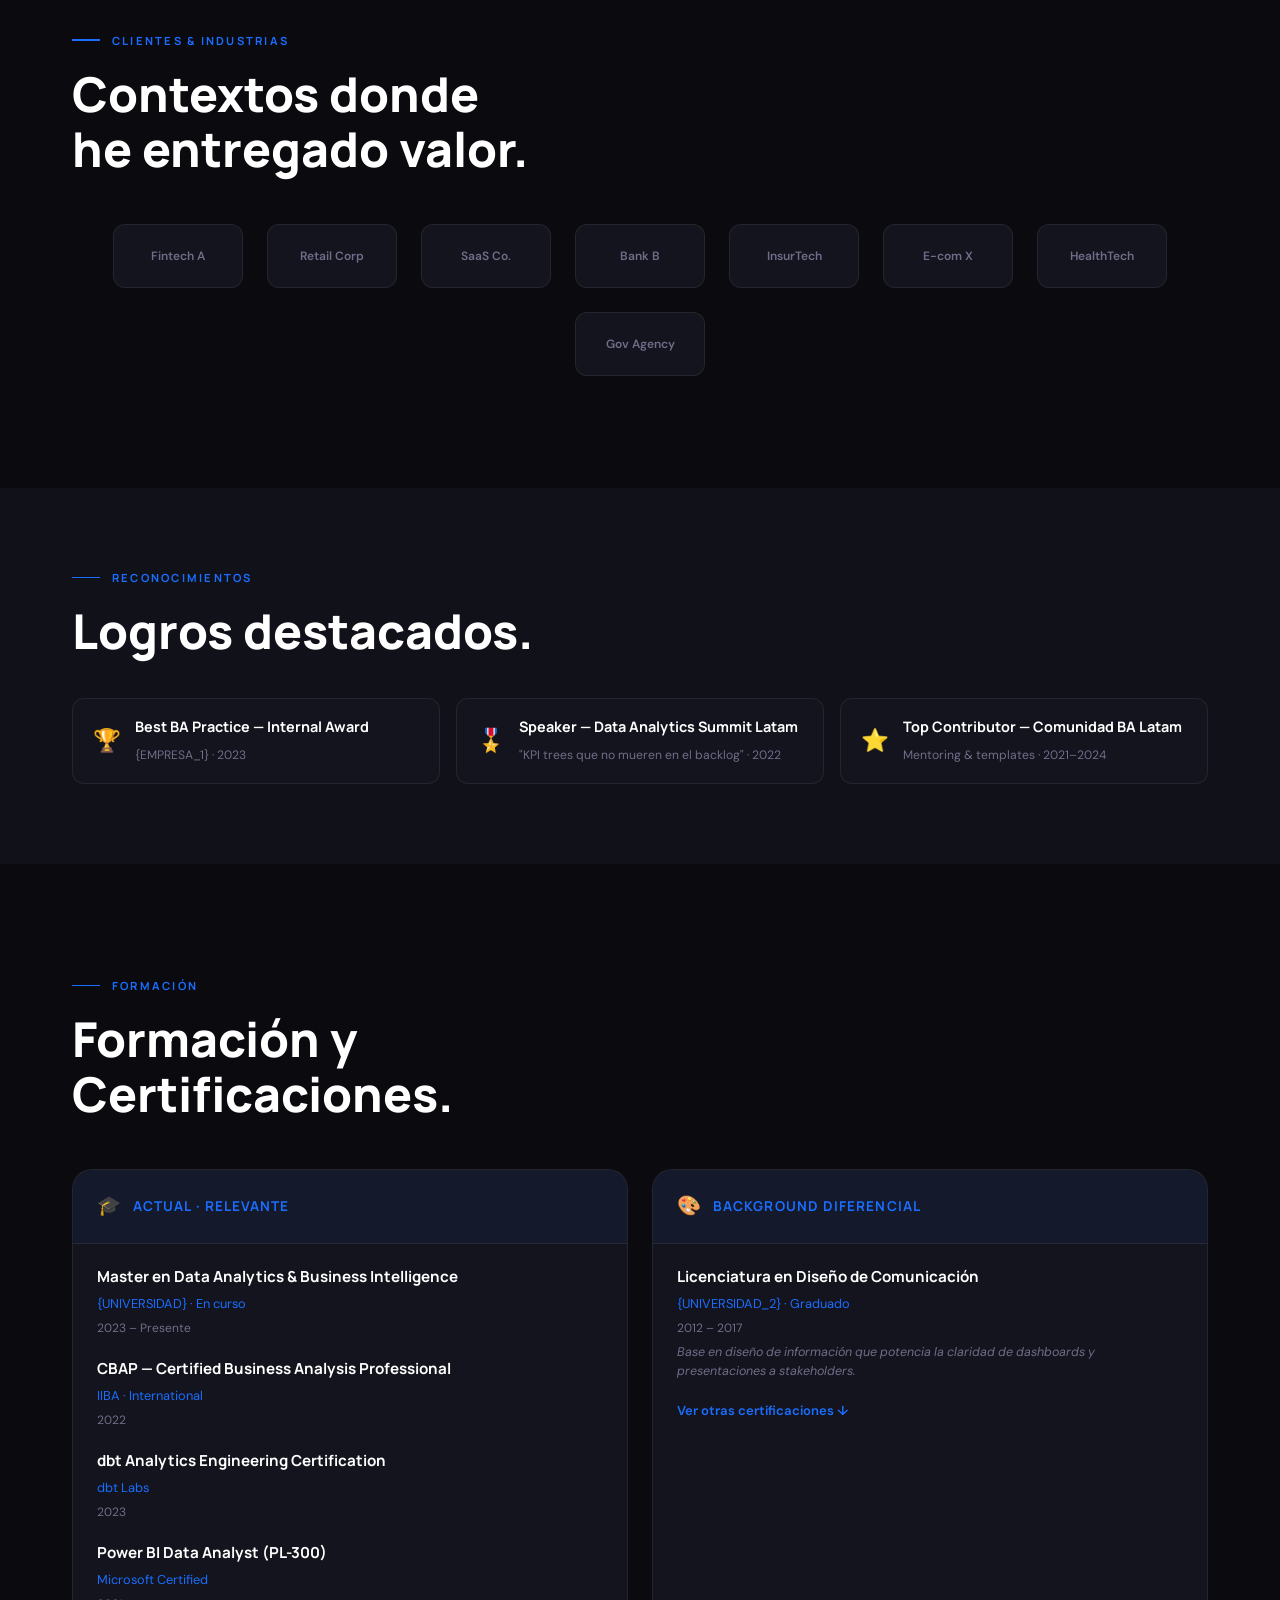
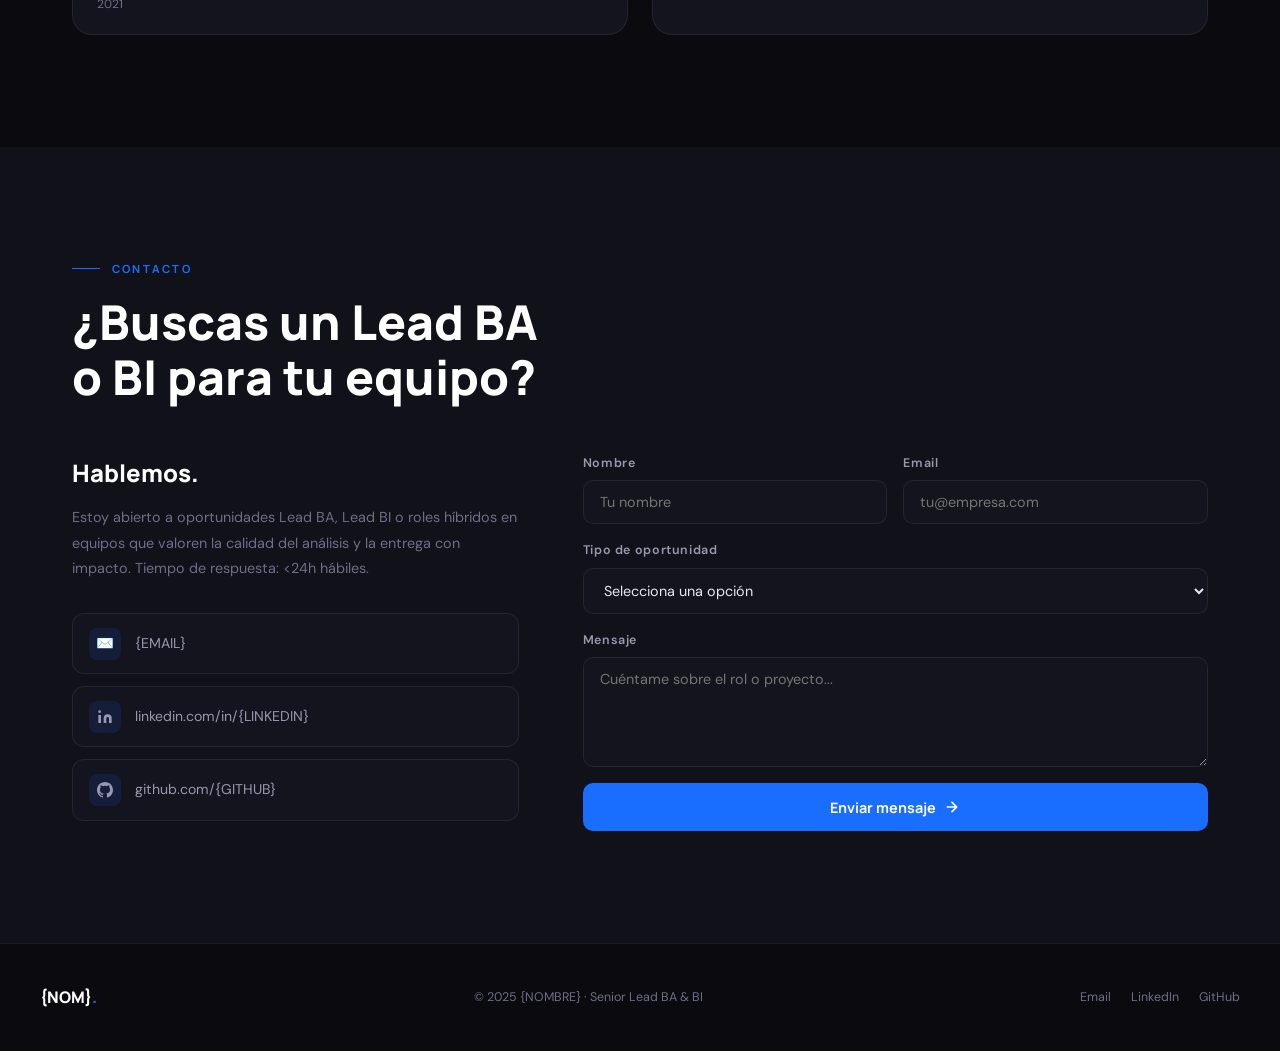
==== commit 51083acb: "Add files via upload" ====
--- a/index.html
+++ b/index.html
@@ -3,21 +3,20 @@
 <head>
   <meta charset="UTF-8">
   <meta name="viewport" content="width=device-width, initial-scale=1.0">
+
+  <!-- ── SEO ─────────────────────────────────── -->
   <title>{NOMBRE} — Senior Lead Business Analyst &amp; BI</title>
-  <meta name="description" content="{NOMBRE} · Senior/Lead Business Analyst y BI Analytics. Traduzco negocio en datos, procesos y entregables que generan impacto medible.">
-  <meta name="keywords" content="Business Analyst, BI Analytics, Lead BA, Data Analytics, KPI, Power BI, SQL, Product Analytics, Portfolio">
+  <meta name="description" content="{NOMBRE} · Senior/Lead BA y BI Analytics. Traduzco negocio en datos, procesos y entregables que generan impacto medible. Disponible para roles Lead BA, Lead BI y posiciones híbridas.">
   <meta name="author" content="{NOMBRE}">
-  <link rel="canonical" href="https://{GITHUB}.github.io/portfolio/">
+
+  <!-- ── Open Graph ───────────────────────────── -->
   <meta property="og:type"        content="website">
   <meta property="og:title"       content="{NOMBRE} — Senior Lead BA + BI">
-  <meta property="og:description" content="Portfolio de Business Analysis y BI Analytics. Casos de estudio, stack técnico y propuesta de valor en 60 segundos.">
+  <meta property="og:description" content="Portfolio de Business Analysis y BI Analytics. Casos de estudio reales, stack técnico y propuesta de valor en 60 segundos.">
   <meta property="og:url"         content="https://{GITHUB}.github.io/portfolio/">
   <meta property="og:image"       content="assets/img/og-cover.png">
-  <meta property="og:locale"      content="es_ES">
-  <meta name="twitter:card"        content="summary_large_image">
-  <meta name="twitter:title"       content="{NOMBRE} — Senior Lead BA + BI">
-  <meta name="twitter:description" content="Portfolio de Business Analysis y BI Analytics.">
-  <meta name="twitter:image"       content="assets/img/og-cover.png">
+
+  <!-- ── JSON-LD ──────────────────────────────── -->
   <script type="application/ld+json">
   {
     "@context": "https://schema.org",
@@ -32,18 +31,20 @@
     ]
   }
   </script>
+
   <link rel="stylesheet" href="assets/css/styles.css">
 </head>
 <body>
 
-<div class="cursor-dot"  aria-hidden="true"></div>
-<div class="cursor-ring" aria-hidden="true"></div>
-
-<!-- ── NAVBAR ── -->
-<nav id="navbar" role="navigation" aria-label="Navegación principal">
+<!-- ════════════════════════════════════════════
+     NAVBAR
+════════════════════════════════════════════ -->
+<nav id="navbar" aria-label="Navegación principal">
   <div class="nav-inner">
+
     <a href="#hero" class="nav-logo">{NOM}<span>.</span></a>
-    <ul class="nav-links" role="list">
+
+    <ul class="nav-links">
       <li><a href="#case-studies">Case Studies</a></li>
       <li><a href="#bi-projects">BI Projects</a></li>
       <li><a href="#toolkit">Toolkit</a></li>
@@ -51,20 +52,24 @@
       <li><a href="#clients">Clientes</a></li>
       <li><a href="#contact">Contacto</a></li>
     </ul>
+
     <div class="nav-ctas">
-      <a href="{CV_PDF}" class="btn-ghost" download>↓ CV</a>
+      <a href="assets/img/{CV_PDF}" class="btn-ghost" download>↓ CV</a>
       <a href="#contact" class="btn-primary">
-        <svg width="14" height="14" viewBox="0 0 24 24" fill="none" stroke="currentColor" stroke-width="2.5" stroke-linecap="round" stroke-linejoin="round" aria-hidden="true"><path d="M4 4h16v16H4z"/><path d="M4 4l8 8 8-8"/></svg>
+        <svg width="13" height="13" viewBox="0 0 24 24" fill="none" stroke="currentColor" stroke-width="2.5" stroke-linecap="round" stroke-linejoin="round"><path d="M4 4h16v16H4z"/><path d="M4 4l8 8 8-8"/></svg>
         Contactar
       </a>
     </div>
+
     <button class="nav-hamburger" aria-label="Abrir menú" aria-expanded="false">
       <span></span><span></span><span></span>
     </button>
+
   </div>
 </nav>
 
-<div class="mobile-nav" role="dialog" aria-label="Menú móvil">
+<!-- Mobile nav -->
+<div class="mobile-nav" aria-label="Menú móvil">
   <a href="#case-studies">Case Studies</a>
   <a href="#bi-projects">BI Projects</a>
   <a href="#toolkit">Toolkit</a>
@@ -72,63 +77,89 @@
   <a href="#clients">Clientes</a>
   <a href="#contact">Contacto</a>
   <div class="mobile-ctas">
-    <a href="{CV_PDF}" class="btn-ghost" download>↓ Descargar CV</a>
+    <a href="assets/img/{CV_PDF}" class="btn-ghost" download>↓ Descargar CV</a>
     <a href="#contact" class="btn-primary">Contactar</a>
   </div>
 </div>
 
-<!-- ── HERO ── -->
-<section id="hero" aria-labelledby="hero-title">
+
+<!-- ════════════════════════════════════════════
+     HERO
+════════════════════════════════════════════ -->
+<section id="hero">
   <div class="hero-bg-grid" aria-hidden="true"></div>
   <div class="hero-blob"    aria-hidden="true"></div>
+
   <div class="hero-inner">
+
     <div class="hero-tag anim">
       Open to opportunities · Senior / Lead BA &amp; BI
     </div>
-    <h1 id="hero-title" class="hero-headline anim anim-delay-1">
+
+    <h1 class="hero-headline anim anim-delay-1">
       Donde negocio<br>y datos <span class="accent">convergen.</span>
       <span class="line-muted">Where business meets data — Senior/Lead BA + BI</span>
     </h1>
+
     <p class="hero-sub anim anim-delay-2">
       Traduzco ambigüedad de negocio en <strong>requerimientos accionables</strong>,
       modelos de datos robustos y dashboards que generan decisiones — no solo reportes.
       <strong>+7 años</strong> entregando en entornos ágiles, financieros y de producto.
     </p>
+
     <div class="hero-ctas anim anim-delay-3">
       <a href="#case-studies" class="btn-hero btn-hero-primary">
         Ver Case Studies
-        <svg width="14" height="14" viewBox="0 0 24 24" fill="none" stroke="currentColor" stroke-width="2.5" stroke-linecap="round" stroke-linejoin="round" aria-hidden="true"><path d="M5 12h14M12 5l7 7-7 7"/></svg>
+        <svg width="14" height="14" viewBox="0 0 24 24" fill="none" stroke="currentColor" stroke-width="2.5" stroke-linecap="round" stroke-linejoin="round"><path d="M5 12h14M12 5l7 7-7 7"/></svg>
       </a>
       <a href="#contact" class="btn-hero btn-hero-secondary">Hablemos →</a>
     </div>
+
     <div class="hero-proof anim anim-delay-4">
       <div class="proof-item">
         <div class="proof-icon">📊</div>
-        <div class="proof-text"><strong>+40%</strong><span>reducción media en ciclos de aprobación</span></div>
+        <div class="proof-text">
+          <strong>+40%</strong>
+          <span>reducción media en ciclos de aprobación</span>
+        </div>
       </div>
       <div class="proof-item">
         <div class="proof-icon">🎯</div>
-        <div class="proof-text"><strong>15+ proyectos</strong><span>end-to-end como BA Lead o BI Lead</span></div>
+        <div class="proof-text">
+          <strong>15+ proyectos</strong>
+          <span>end-to-end como BA Lead o BI Lead</span>
+        </div>
       </div>
       <div class="proof-item">
         <div class="proof-icon">🔗</div>
-        <div class="proof-text"><strong>3 industrias</strong><span>Fintech · Retail · SaaS / Producto</span></div>
+        <div class="proof-text">
+          <strong>3 industrias</strong>
+          <span>Fintech · Retail · SaaS / Producto</span>
+        </div>
       </div>
       <div class="proof-item">
         <div class="proof-icon">⚡</div>
-        <div class="proof-text"><strong>Full-stack BA</strong><span>Discovery · Modelado · Entrega</span></div>
-      </div>
-    </div>
-  </div>
-</section>
-
-<!-- ── CASE STUDIES ── -->
-<section id="case-studies" aria-labelledby="cs-title">
+        <div class="proof-text">
+          <strong>Full-stack BA</strong>
+          <span>Discovery · Modelado · Entrega</span>
+        </div>
+      </div>
+    </div>
+
+  </div>
+</section>
+
+
+<!-- ════════════════════════════════════════════
+     CASE STUDIES
+════════════════════════════════════════════ -->
+<section id="case-studies">
   <div class="container">
+
     <div class="cs-header">
       <div>
         <div class="section-label anim">Case Studies</div>
-        <h2 id="cs-title" class="section-title anim anim-delay-1">Proyectos que entrego,<br>problemas que resuelvo.</h2>
+        <h2 class="section-title anim anim-delay-1">Proyectos que entrego,<br>problemas que resuelvo.</h2>
         <p class="section-sub anim anim-delay-2">Casos sintéticos equivalentes a proyectos reales. Datos anonimizados por NDA.</p>
       </div>
       <div class="filter-bar anim anim-delay-3" role="group" aria-label="Filtrar proyectos">
@@ -138,8 +169,11 @@
         <button class="filter-btn" data-filter="hybrid">Hybrid</button>
       </div>
     </div>
+
     <div class="cs-grid">
-      <article class="cs-card anim" data-type="ba" data-modal="cs-1" aria-label="Abrir case study BA">
+
+      <!-- ── Card 1 — BA ── -->
+      <article class="cs-card anim" data-type="ba" data-modal="cs-1">
         <div class="cs-card-type">Business Analysis</div>
         <h3 class="cs-card-title">Rediseño del proceso de originación de créditos B2B</h3>
         <p class="cs-card-problem">Ciclos de aprobación de 14+ días bloqueaban el 35% del pipeline comercial en una fintech multiregional.</p>
@@ -151,7 +185,9 @@
         </div>
         <div class="cs-card-arrow" aria-hidden="true">↗</div>
       </article>
-      <article class="cs-card anim anim-delay-1" data-type="bi" data-modal="cs-2" aria-label="Abrir case study BI">
+
+      <!-- ── Card 2 — BI ── -->
+      <article class="cs-card anim anim-delay-1" data-type="bi" data-modal="cs-2">
         <div class="cs-card-type">BI / Analytics</div>
         <h3 class="cs-card-title">Arquitectura de datos y dashboard ejecutivo de ventas</h3>
         <p class="cs-card-problem">Retail con 5 canales y reportes manuales en Excel: 3 días de consolidación con 6 semanas de retraso.</p>
@@ -163,7 +199,9 @@
         </div>
         <div class="cs-card-arrow" aria-hidden="true">↗</div>
       </article>
-      <article class="cs-card anim anim-delay-2" data-type="hybrid" data-modal="cs-3" aria-label="Abrir case study Hybrid">
+
+      <!-- ── Card 3 — Hybrid ── -->
+      <article class="cs-card anim anim-delay-2" data-type="hybrid" data-modal="cs-3">
         <div class="cs-card-type">Hybrid BA + BI</div>
         <h3 class="cs-card-title">OKR framework + métricas de producto para app de pagos</h3>
         <p class="cs-card-problem">Startup fintech Serie A sin métricas de producto formalizadas ni alineación entre squads sobre qué es "éxito".</p>
@@ -175,148 +213,219 @@
         </div>
         <div class="cs-card-arrow" aria-hidden="true">↗</div>
       </article>
-    </div>
-  </div>
-</section>
-
-<!-- ── BI PROJECTS ── -->
-<section id="bi-projects" aria-labelledby="bi-title">
+
+    </div>
+  </div>
+</section>
+
+
+<!-- ════════════════════════════════════════════
+     BI PROJECTS
+════════════════════════════════════════════ -->
+<section id="bi-projects">
   <div class="container">
+
     <div class="section-label anim">BI Projects</div>
-    <h2 id="bi-title" class="section-title anim anim-delay-1">End-to-end con<br>datos públicos.</h2>
+    <h2 class="section-title anim anim-delay-1">End-to-end con<br>datos públicos.</h2>
     <p class="section-sub anim anim-delay-2">Proyectos técnicos reproducibles con datasets abiertos. Stack real, código en GitHub.</p>
+
     <div class="bi-grid">
+
+      <!-- ── BI Project 1 ── -->
       <article class="bi-card anim anim-delay-1">
-        <div class="bi-card-preview" aria-hidden="true">
-          🏦
-          <div class="chart-decoration">
-            <div class="bar" style="height:55%"></div><div class="bar" style="height:80%"></div>
-            <div class="bar" style="height:45%"></div><div class="bar" style="height:90%"></div>
-            <div class="bar" style="height:65%"></div><div class="bar" style="height:75%"></div>
+        <div class="bi-card-preview">
+          <!-- Reemplazar con: <img src="assets/img/bi-project-1.png" alt="Dashboard morosidad" loading="lazy"> -->
+          <span>🏦</span>
+          <div class="chart-bars" aria-hidden="true">
+            <div class="bar" style="height:55%"></div>
+            <div class="bar" style="height:80%"></div>
+            <div class="bar" style="height:45%"></div>
+            <div class="bar" style="height:90%"></div>
+            <div class="bar" style="height:65%"></div>
+            <div class="bar" style="height:75%"></div>
           </div>
         </div>
         <div class="bi-card-body">
           <h3 class="bi-card-title">Análisis de morosidad en cartera de créditos (BIS)</h3>
-          <p class="bi-card-desc">Pipeline ELT completo: ingesta, modelo estrella, KPIs de riesgo y dashboard interactivo para portafolios financieros.</p>
+          <p class="bi-card-desc">Pipeline ELT completo: ingesta, modelo estrella, KPIs de riesgo de crédito y dashboard interactivo para portafolios financieros.</p>
           <div class="bi-stack">
-            <span class="stack-tag">SQL</span><span class="stack-tag">dbt</span>
-            <span class="stack-tag">Power BI</span><span class="stack-tag">Python</span><span class="stack-tag">Snowflake</span>
+            <span class="stack-tag">SQL</span>
+            <span class="stack-tag">dbt</span>
+            <span class="stack-tag">Power BI</span>
+            <span class="stack-tag">Python</span>
+            <span class="stack-tag">Snowflake</span>
           </div>
           <div class="bi-links">
-            <a href="https://github.com/{GITHUB}" class="bi-link" target="_blank" rel="noopener">
-              <svg width="14" height="14" viewBox="0 0 24 24" fill="currentColor" aria-hidden="true"><path d="M12 0C5.37 0 0 5.37 0 12c0 5.3 3.44 9.8 8.2 11.38.6.11.82-.26.82-.58v-2.03c-3.34.72-4.04-1.61-4.04-1.61-.54-1.38-1.33-1.75-1.33-1.75-1.09-.74.08-.73.08-.73 1.2.08 1.83 1.23 1.83 1.23 1.07 1.83 2.8 1.3 3.49 1 .11-.78.42-1.3.76-1.6-2.67-.3-5.47-1.33-5.47-5.93 0-1.31.47-2.38 1.24-3.22-.14-.3-.54-1.52.1-3.18 0 0 1.01-.32 3.3 1.23a11.5 11.5 0 0 1 3-.4c1.02 0 2.04.14 3 .4 2.28-1.55 3.29-1.23 3.29-1.23.64 1.66.24 2.88.12 3.18.77.84 1.23 1.91 1.23 3.22 0 4.61-2.81 5.63-5.48 5.92.43.37.81 1.1.81 2.22v3.29c0 .32.22.7.83.58C20.57 21.8 24 17.3 24 12c0-6.63-5.37-12-12-12z"/></svg>
+            <a href="https://github.com/{GITHUB}/bi-credit-analysis" class="bi-link" target="_blank" rel="noopener">
+              <svg width="14" height="14" viewBox="0 0 24 24" fill="currentColor"><path d="M12 0C5.37 0 0 5.37 0 12c0 5.3 3.44 9.8 8.2 11.38.6.11.82-.26.82-.58v-2.03c-3.34.72-4.04-1.61-4.04-1.61-.54-1.38-1.33-1.75-1.33-1.75-1.09-.74.08-.73.08-.73 1.2.08 1.83 1.23 1.83 1.23 1.07 1.83 2.8 1.3 3.49 1 .11-.78.42-1.3.76-1.6-2.67-.3-5.47-1.33-5.47-5.93 0-1.31.47-2.38 1.24-3.22-.14-.3-.54-1.52.1-3.18 0 0 1.01-.32 3.3 1.23a11.5 11.5 0 0 1 3-.4c1.02 0 2.04.14 3 .4 2.28-1.55 3.29-1.23 3.29-1.23.64 1.66.24 2.88.12 3.18.77.84 1.23 1.91 1.23 3.22 0 4.61-2.81 5.63-5.48 5.92.43.37.81 1.1.81 2.22v3.29c0 .32.22.7.83.58C20.57 21.8 24 17.3 24 12c0-6.63-5.37-12-12-12z"/></svg>
               Ver en GitHub
             </a>
           </div>
         </div>
       </article>
+
+      <!-- ── BI Project 2 ── -->
       <article class="bi-card anim anim-delay-2">
-        <div class="bi-card-preview" aria-hidden="true">
-          🛒
-          <div class="chart-decoration">
-            <div class="bar" style="height:40%"></div><div class="bar" style="height:70%"></div>
-            <div class="bar" style="height:55%"></div><div class="bar" style="height:85%"></div>
-            <div class="bar" style="height:60%"></div><div class="bar" style="height:95%"></div>
+        <div class="bi-card-preview">
+          <!-- Reemplazar con: <img src="assets/img/bi-project-2.png" alt="Segmentación RFM" loading="lazy"> -->
+          <span>🛒</span>
+          <div class="chart-bars" aria-hidden="true">
+            <div class="bar" style="height:40%"></div>
+            <div class="bar" style="height:70%"></div>
+            <div class="bar" style="height:55%"></div>
+            <div class="bar" style="height:85%"></div>
+            <div class="bar" style="height:60%"></div>
+            <div class="bar" style="height:95%"></div>
           </div>
         </div>
         <div class="bi-card-body">
           <h3 class="bi-card-title">Segmentación RFM y análisis de cohortes (e-commerce)</h3>
           <p class="bi-card-desc">Segmentación de clientes con Python + SQL, visualización de retención por cohorte y estrategias de re-engagement.</p>
           <div class="bi-stack">
-            <span class="stack-tag">Python</span><span class="stack-tag">pandas</span>
-            <span class="stack-tag">SQL</span><span class="stack-tag">Tableau Public</span>
+            <span class="stack-tag">Python</span>
+            <span class="stack-tag">pandas</span>
+            <span class="stack-tag">SQL</span>
+            <span class="stack-tag">Tableau Public</span>
           </div>
           <div class="bi-links">
-            <a href="https://github.com/{GITHUB}" class="bi-link" target="_blank" rel="noopener">
-              <svg width="14" height="14" viewBox="0 0 24 24" fill="currentColor" aria-hidden="true"><path d="M12 0C5.37 0 0 5.37 0 12c0 5.3 3.44 9.8 8.2 11.38.6.11.82-.26.82-.58v-2.03c-3.34.72-4.04-1.61-4.04-1.61-.54-1.38-1.33-1.75-1.33-1.75-1.09-.74.08-.73.08-.73 1.2.08 1.83 1.23 1.83 1.23 1.07 1.83 2.8 1.3 3.49 1 .11-.78.42-1.3.76-1.6-2.67-.3-5.47-1.33-5.47-5.93 0-1.31.47-2.38 1.24-3.22-.14-.3-.54-1.52.1-3.18 0 0 1.01-.32 3.3 1.23a11.5 11.5 0 0 1 3-.4c1.02 0 2.04.14 3 .4 2.28-1.55 3.29-1.23 3.29-1.23.64 1.66.24 2.88.12 3.18.77.84 1.23 1.91 1.23 3.22 0 4.61-2.81 5.63-5.48 5.92.43.37.81 1.1.81 2.22v3.29c0 .32.22.7.83.58C20.57 21.8 24 17.3 24 12c0-6.63-5.37-12-12-12z"/></svg>
+            <a href="https://github.com/{GITHUB}/rfm-cohorts" class="bi-link" target="_blank" rel="noopener">
+              <svg width="14" height="14" viewBox="0 0 24 24" fill="currentColor"><path d="M12 0C5.37 0 0 5.37 0 12c0 5.3 3.44 9.8 8.2 11.38.6.11.82-.26.82-.58v-2.03c-3.34.72-4.04-1.61-4.04-1.61-.54-1.38-1.33-1.75-1.33-1.75-1.09-.74.08-.73.08-.73 1.2.08 1.83 1.23 1.83 1.23 1.07 1.83 2.8 1.3 3.49 1 .11-.78.42-1.3.76-1.6-2.67-.3-5.47-1.33-5.47-5.93 0-1.31.47-2.38 1.24-3.22-.14-.3-.54-1.52.1-3.18 0 0 1.01-.32 3.3 1.23a11.5 11.5 0 0 1 3-.4c1.02 0 2.04.14 3 .4 2.28-1.55 3.29-1.23 3.29-1.23.64 1.66.24 2.88.12 3.18.77.84 1.23 1.91 1.23 3.22 0 4.61-2.81 5.63-5.48 5.92.43.37.81 1.1.81 2.22v3.29c0 .32.22.7.83.58C20.57 21.8 24 17.3 24 12c0-6.63-5.37-12-12-12z"/></svg>
               Ver en GitHub
             </a>
-            <a href="#" class="bi-link" target="_blank" rel="noopener">Ver dashboard →</a>
-          </div>
-        </div>
-      </article>
+            <a href="#" class="bi-link" target="_blank" rel="noopener">
+              <svg width="14" height="14" viewBox="0 0 24 24" fill="none" stroke="currentColor" stroke-width="2" stroke-linecap="round" stroke-linejoin="round"><path d="M18 13v6a2 2 0 0 1-2 2H5a2 2 0 0 1-2-2V8a2 2 0 0 1 2-2h6"/><polyline points="15 3 21 3 21 9"/><line x1="10" y1="14" x2="21" y2="3"/></svg>
+              Ver dashboard
+            </a>
+          </div>
+        </div>
+      </article>
+
+      <!-- ── BI Project 3 ── -->
       <article class="bi-card anim anim-delay-3">
-        <div class="bi-card-preview" aria-hidden="true">
-          📈
-          <div class="chart-decoration">
-            <div class="bar" style="height:60%"></div><div class="bar" style="height:45%"></div>
-            <div class="bar" style="height:75%"></div><div class="bar" style="height:50%"></div>
-            <div class="bar" style="height:88%"></div><div class="bar" style="height:70%"></div>
+        <div class="bi-card-preview">
+          <!-- Reemplazar con: <img src="assets/img/bi-project-3.png" alt="SaaS KPI tree" loading="lazy"> -->
+          <span>📈</span>
+          <div class="chart-bars" aria-hidden="true">
+            <div class="bar" style="height:60%"></div>
+            <div class="bar" style="height:45%"></div>
+            <div class="bar" style="height:75%"></div>
+            <div class="bar" style="height:50%"></div>
+            <div class="bar" style="height:88%"></div>
+            <div class="bar" style="height:70%"></div>
           </div>
         </div>
         <div class="bi-card-body">
           <h3 class="bi-card-title">KPI tree + modelo de datos para SaaS metrics</h3>
           <p class="bi-card-desc">Árbol de KPIs SaaS (MRR, Churn, LTV, CAC) con modelo estrella, diccionario de datos y Power BI report.</p>
           <div class="bi-stack">
-            <span class="stack-tag">SQL</span><span class="stack-tag">Power BI</span>
-            <span class="stack-tag">dbt</span><span class="stack-tag">Excel</span>
+            <span class="stack-tag">SQL</span>
+            <span class="stack-tag">Power BI</span>
+            <span class="stack-tag">dbt</span>
+            <span class="stack-tag">Excel</span>
           </div>
           <div class="bi-links">
-            <a href="https://github.com/{GITHUB}" class="bi-link" target="_blank" rel="noopener">
-              <svg width="14" height="14" viewBox="0 0 24 24" fill="currentColor" aria-hidden="true"><path d="M12 0C5.37 0 0 5.37 0 12c0 5.3 3.44 9.8 8.2 11.38.6.11.82-.26.82-.58v-2.03c-3.34.72-4.04-1.61-4.04-1.61-.54-1.38-1.33-1.75-1.33-1.75-1.09-.74.08-.73.08-.73 1.2.08 1.83 1.23 1.83 1.23 1.07 1.83 2.8 1.3 3.49 1 .11-.78.42-1.3.76-1.6-2.67-.3-5.47-1.33-5.47-5.93 0-1.31.47-2.38 1.24-3.22-.14-.3-.54-1.52.1-3.18 0 0 1.01-.32 3.3 1.23a11.5 11.5 0 0 1 3-.4c1.02 0 2.04.14 3 .4 2.28-1.55 3.29-1.23 3.29-1.23.64 1.66.24 2.88.12 3.18.77.84 1.23 1.91 1.23 3.22 0 4.61-2.81 5.63-5.48 5.92.43.37.81 1.1.81 2.22v3.29c0 .32.22.7.83.58C20.57 21.8 24 17.3 24 12c0-6.63-5.37-12-12-12z"/></svg>
+            <a href="https://github.com/{GITHUB}/saas-kpi-model" class="bi-link" target="_blank" rel="noopener">
+              <svg width="14" height="14" viewBox="0 0 24 24" fill="currentColor"><path d="M12 0C5.37 0 0 5.37 0 12c0 5.3 3.44 9.8 8.2 11.38.6.11.82-.26.82-.58v-2.03c-3.34.72-4.04-1.61-4.04-1.61-.54-1.38-1.33-1.75-1.33-1.75-1.09-.74.08-.73.08-.73 1.2.08 1.83 1.23 1.83 1.23 1.07 1.83 2.8 1.3 3.49 1 .11-.78.42-1.3.76-1.6-2.67-.3-5.47-1.33-5.47-5.93 0-1.31.47-2.38 1.24-3.22-.14-.3-.54-1.52.1-3.18 0 0 1.01-.32 3.3 1.23a11.5 11.5 0 0 1 3-.4c1.02 0 2.04.14 3 .4 2.28-1.55 3.29-1.23 3.29-1.23.64 1.66.24 2.88.12 3.18.77.84 1.23 1.91 1.23 3.22 0 4.61-2.81 5.63-5.48 5.92.43.37.81 1.1.81 2.22v3.29c0 .32.22.7.83.58C20.57 21.8 24 17.3 24 12c0-6.63-5.37-12-12-12z"/></svg>
               Ver en GitHub
             </a>
           </div>
         </div>
       </article>
-    </div>
-  </div>
-</section>
-
-<!-- ── TOOLKIT ── -->
-<section id="toolkit" aria-labelledby="toolkit-title">
+
+    </div>
+  </div>
+</section>
+
+
+<!-- ════════════════════════════════════════════
+     TOOLKIT
+════════════════════════════════════════════ -->
+<section id="toolkit">
   <div class="container">
+
     <div class="section-label anim">Toolkit</div>
-    <h2 id="toolkit-title" class="section-title anim anim-delay-1">Plantillas que uso<br>en cada proyecto.</h2>
-    <p class="section-sub anim anim-delay-2">Templates listos para usar. Descargables (próximamente) o solicitables por email.</p>
+    <h2 class="section-title anim anim-delay-1">Plantillas que uso<br>en cada proyecto.</h2>
+    <p class="section-sub anim anim-delay-2">Templates listos para usar. Descargables o solicitables por email.</p>
+
     <div class="toolkit-grid">
-      <div class="toolkit-item anim anim-delay-1" role="link" tabindex="0">
+
+      <div class="toolkit-item anim anim-delay-1" tabindex="0" role="button">
         <div class="toolkit-icon">🔍</div>
-        <div class="toolkit-info"><strong>Discovery Plan</strong><span>Guía de entrevistas, kick-off y mapeo de stakeholders</span></div>
+        <div class="toolkit-info">
+          <strong>Discovery Plan</strong>
+          <span>Guía de entrevistas, kick-off y mapeo de stakeholders</span>
+        </div>
         <span class="download-badge">PDF</span>
       </div>
-      <div class="toolkit-item anim anim-delay-2" role="link" tabindex="0">
+
+      <div class="toolkit-item anim anim-delay-2" tabindex="0" role="button">
         <div class="toolkit-icon">📄</div>
-        <div class="toolkit-info"><strong>PRD / BRD Lite</strong><span>Template condensado para proyectos ágiles (Confluence-ready)</span></div>
+        <div class="toolkit-info">
+          <strong>PRD / BRD Lite</strong>
+          <span>Template condensado para proyectos ágiles (Confluence-ready)</span>
+        </div>
         <span class="download-badge">Notion</span>
       </div>
-      <div class="toolkit-item anim anim-delay-3" role="link" tabindex="0">
+
+      <div class="toolkit-item anim anim-delay-3" tabindex="0" role="button">
         <div class="toolkit-icon">📋</div>
-        <div class="toolkit-info"><strong>User Stories + Acceptance Criteria</strong><span>Con criterios INVEST, ejemplos Given/When/Then y checklist de refinement</span></div>
+        <div class="toolkit-info">
+          <strong>User Stories + Acceptance Criteria</strong>
+          <span>INVEST, Given/When/Then y checklist de refinement</span>
+        </div>
         <span class="download-badge">Excel</span>
       </div>
-      <div class="toolkit-item anim anim-delay-1" role="link" tabindex="0">
+
+      <div class="toolkit-item anim anim-delay-1" tabindex="0" role="button">
         <div class="toolkit-icon">🌳</div>
-        <div class="toolkit-info"><strong>KPI Tree + Definiciones</strong><span>Árbol de métricas con diccionario de datos, fuentes y responsables</span></div>
+        <div class="toolkit-info">
+          <strong>KPI Tree + Definiciones</strong>
+          <span>Árbol de métricas con diccionario de datos y responsables</span>
+        </div>
         <span class="download-badge">Miro</span>
       </div>
-      <div class="toolkit-item anim anim-delay-2" role="link" tabindex="0">
+
+      <div class="toolkit-item anim anim-delay-2" tabindex="0" role="button">
         <div class="toolkit-icon">⚠️</div>
-        <div class="toolkit-info"><strong>RAID Log / RACI</strong><span>Gestión de riesgos, supuestos, dependencias y responsabilidades</span></div>
+        <div class="toolkit-info">
+          <strong>RAID Log / RACI</strong>
+          <span>Gestión de riesgos, supuestos, dependencias y responsabilidades</span>
+        </div>
         <span class="download-badge">Excel</span>
       </div>
-      <div class="toolkit-item anim anim-delay-3" role="link" tabindex="0">
+
+      <div class="toolkit-item anim anim-delay-3" tabindex="0" role="button">
         <div class="toolkit-icon">⭐</div>
-        <div class="toolkit-info"><strong>Data Model Starter (estrella)</strong><span>Template de modelo estrella con naming conventions y data dictionary</span></div>
+        <div class="toolkit-info">
+          <strong>Data Model Starter (estrella)</strong>
+          <span>Template con naming conventions y data dictionary</span>
+        </div>
         <span class="download-badge">dbt</span>
       </div>
-    </div>
-  </div>
-</section>
-
-<!-- ── EXPERIENCE ── -->
-<section id="experience" aria-labelledby="exp-title">
+
+    </div>
+  </div>
+</section>
+
+
+<!-- ════════════════════════════════════════════
+     EXPERIENCE
+════════════════════════════════════════════ -->
+<section id="experience">
   <div class="container">
+
     <div class="section-label anim">Experiencia</div>
-    <h2 id="exp-title" class="section-title anim anim-delay-1">Trayectoria con<br>impacto demostrable.</h2>
+    <h2 class="section-title anim anim-delay-1">Trayectoria con<br>impacto demostrable.</h2>
+
     <div class="exp-list">
+
       <article class="exp-card anim anim-delay-1">
         <div>
           <div class="exp-role">Lead Business Analyst</div>
           <div class="exp-company">{EMPRESA_1} · Fintech / Servicios Financieros</div>
           <ul class="exp-bullets">
-            <li class="exp-bullet">Lideré el discovery y diseño del proceso de originación de créditos B2B para 4 países, reduciendo el tiempo de ciclo en 60%+ y eliminando 3 pasos redundantes.</li>
-            <li class="exp-bullet">Gestioné un backlog de 80+ historias de usuario coordinando 5 squads de producto y tecnología, manteniendo alineación con C-level mediante workshops de priorización bimensuales.</li>
+            <li class="exp-bullet">Lideré el discovery y diseño del proceso de originación B2B para 4 países, reduciendo el tiempo de ciclo en 60%+ y eliminando 3 pasos redundantes.</li>
+            <li class="exp-bullet">Gestioné backlog de 80+ historias coordinando 5 squads, manteniendo alineación con C-level mediante workshops de priorización bimensuales.</li>
             <li class="exp-bullet">Definí el framework de métricas de proceso (KPI tree) adoptado como estándar por el área de operaciones en todas las regiones.</li>
           </ul>
         </div>
@@ -325,14 +434,15 @@
           <div class="exp-location">Remoto · Latam</div>
         </div>
       </article>
+
       <article class="exp-card anim anim-delay-2">
         <div>
           <div class="exp-role">Senior BI Analyst</div>
           <div class="exp-company">{EMPRESA_2} · Retail / E-commerce</div>
           <ul class="exp-bullets">
-            <li class="exp-bullet">Diseñé e implementé la arquitectura de datos de ventas (modelo estrella Snowflake + dbt) unificando 5 canales y eliminando 100% de los reportes manuales en Excel.</li>
-            <li class="exp-bullet">Desarrollé el dashboard ejecutivo en Power BI (actualización cada 4h) consumido por Dirección, Comercial y Operaciones para decisiones de pricing y stock.</li>
-            <li class="exp-bullet">Formalicé el glosario de 15 métricas de negocio, resolviendo discrepancias entre áreas que generaban re-trabajo de 3 días hábiles mensuales.</li>
+            <li class="exp-bullet">Diseñé e implementé la arquitectura de datos de ventas (Snowflake + dbt), unificando 5 canales y eliminando 100% de reportes manuales en Excel.</li>
+            <li class="exp-bullet">Desarrollé el dashboard ejecutivo en Power BI (actualización cada 4h) consumido por Dirección, Comercial y Operaciones.</li>
+            <li class="exp-bullet">Formalicé el glosario de 15 métricas de negocio, resolviendo discrepancias entre áreas que generaban 3 días de re-trabajo mensual.</li>
           </ul>
         </div>
         <div class="exp-meta">
@@ -340,13 +450,14 @@
           <div class="exp-location">Presencial · Buenos Aires</div>
         </div>
       </article>
+
       <article class="exp-card anim anim-delay-3">
         <div>
           <div class="exp-role">Business Analyst</div>
           <div class="exp-company">{EMPRESA_3} · SaaS / Producto Digital</div>
           <ul class="exp-bullets">
-            <li class="exp-bullet">Implementé el framework OKR para 3 squads de producto en una fintech Serie A, logrando que el 100% de los OKRs estuvieran alineados a la North Star Metric al trimestre siguiente.</li>
-            <li class="exp-bullet">Diseñé la taxonomía de 47 eventos de analytics (Amplitude) e integración con Metabase para el equipo de producto.</li>
+            <li class="exp-bullet">Implementé el framework OKR para 3 squads en fintech Serie A, logrando 100% de alineación a la North Star Metric al trimestre siguiente.</li>
+            <li class="exp-bullet">Diseñé taxonomía de 47 eventos de analytics (Amplitude) e integración con Metabase para el equipo de producto.</li>
           </ul>
         </div>
         <div class="exp-meta">
@@ -354,15 +465,27 @@
           <div class="exp-location">Remoto · Global</div>
         </div>
       </article>
-    </div>
-  </div>
-</section>
-
-<!-- ── CLIENTS ── -->
-<section id="clients" aria-labelledby="clients-title">
+
+    </div>
+  </div>
+</section>
+
+
+<!-- ════════════════════════════════════════════
+     CLIENTS
+════════════════════════════════════════════ -->
+<section id="clients">
   <div class="container">
+
     <div class="section-label anim">Clientes &amp; Industrias</div>
-    <h2 id="clients-title" class="section-title anim anim-delay-1">Contextos donde<br>he entregado valor.</h2>
+    <h2 class="section-title anim anim-delay-1">Contextos donde<br>he entregado valor.</h2>
+
+    <!--
+      Para usar logos reales:
+      <div class="client-logo anim">
+        <img src="assets/img/logos/empresa-a.svg" alt="Empresa A" loading="lazy">
+      </div>
+    -->
     <div class="clients-grid">
       <div class="client-logo anim anim-delay-1">Fintech A</div>
       <div class="client-logo anim anim-delay-2">Retail Corp</div>
@@ -373,37 +496,59 @@
       <div class="client-logo anim anim-delay-1">HealthTech</div>
       <div class="client-logo anim anim-delay-2">Gov Agency</div>
     </div>
-  </div>
-</section>
-
-<!-- ── AWARDS ── -->
-<section id="awards" aria-labelledby="awards-title">
+
+  </div>
+</section>
+
+
+<!-- ════════════════════════════════════════════
+     AWARDS
+════════════════════════════════════════════ -->
+<section id="awards">
   <div class="container">
+
     <div class="section-label anim">Reconocimientos</div>
-    <h2 id="awards-title" class="section-title anim anim-delay-1">Logros destacados.</h2>
+    <h2 class="section-title anim anim-delay-1">Logros destacados.</h2>
+
     <div class="awards-list">
       <div class="award-item anim anim-delay-1">
         <div class="award-icon">🏆</div>
-        <div class="award-info"><strong>Best BA Practice — Internal Award</strong><span>{EMPRESA_1} · 2023</span></div>
+        <div class="award-info">
+          <strong>Best BA Practice — Internal Award</strong>
+          <span>{EMPRESA_1} · 2023</span>
+        </div>
       </div>
       <div class="award-item anim anim-delay-2">
         <div class="award-icon">🎖️</div>
-        <div class="award-info"><strong>Speaker — Data Analytics Summit Latam</strong><span>"KPI trees que no mueren en el backlog" · 2022</span></div>
+        <div class="award-info">
+          <strong>Speaker — Data Analytics Summit Latam</strong>
+          <span>"KPI trees que no mueren en el backlog" · 2022</span>
+        </div>
       </div>
       <div class="award-item anim anim-delay-3">
         <div class="award-icon">⭐</div>
-        <div class="award-info"><strong>Top Contributor — Comunidad BA Latam</strong><span>Mentoring &amp; templates · 2021–2024</span></div>
-      </div>
-    </div>
-  </div>
-</section>
-
-<!-- ── EDUCATION ── -->
-<section id="education" aria-labelledby="edu-title">
+        <div class="award-info">
+          <strong>Top Contributor — Comunidad BA Latam</strong>
+          <span>Mentoring &amp; templates · 2021–2024</span>
+        </div>
+      </div>
+    </div>
+
+  </div>
+</section>
+
+
+<!-- ════════════════════════════════════════════
+     EDUCATION
+════════════════════════════════════════════ -->
+<section id="education">
   <div class="container">
+
     <div class="section-label anim">Formación</div>
-    <h2 id="edu-title" class="section-title anim anim-delay-1">Formación y<br>Certificaciones.</h2>
+    <h2 class="section-title anim anim-delay-1">Formación y<br>Certificaciones.</h2>
+
     <div class="edu-grid anim anim-delay-2">
+
       <div class="edu-block">
         <div class="edu-block-header">
           <span class="edu-icon">🎓</span>
@@ -432,6 +577,7 @@
           </div>
         </div>
       </div>
+
       <div class="edu-block">
         <div class="edu-block-header">
           <span class="edu-icon">🎨</span>
@@ -442,65 +588,72 @@
             <div class="edu-item-title">Licenciatura en Diseño de Comunicación</div>
             <div class="edu-item-inst">{UNIVERSIDAD_2} · Graduado</div>
             <div class="edu-item-year">2012 – 2017</div>
-            <div class="edu-item-note">Base en diseño de información y comunicación visual que potencia la claridad de mis dashboards y presentaciones a stakeholders.</div>
-          </div>
-        </div>
-        <div style="padding: 0 1.5rem 1.25rem;">
-          <button class="edu-expand-btn" id="eduExpandBtn" aria-expanded="false">
-            Ver otras certificaciones ↓
-          </button>
-          <div class="edu-collapsible" id="eduCollapsible">
-            <div class="edu-items" style="padding-top:1rem; padding-left:0; padding-right:0;">
-              <div>
-                <div class="edu-item-title">Agile Product Management</div>
-                <div class="edu-item-inst">Product School Online</div>
-                <div class="edu-item-year">2020</div>
-              </div>
-              <div>
-                <div class="edu-item-title">SQL for Data Science</div>
-                <div class="edu-item-inst">Coursera / UC Davis</div>
-                <div class="edu-item-year">2019</div>
-              </div>
+            <div class="edu-item-note">Base en diseño de información que potencia la claridad de dashboards y presentaciones a stakeholders.</div>
+          </div>
+        </div>
+        <button class="edu-expand-btn" id="eduExpandBtn" aria-expanded="false">
+          Ver otras certificaciones ↓
+        </button>
+        <div class="edu-collapsible" id="eduCollapsible">
+          <div class="edu-items">
+            <div>
+              <div class="edu-item-title">Agile Product Management</div>
+              <div class="edu-item-inst">Product School Online</div>
+              <div class="edu-item-year">2020</div>
             </div>
-          </div>
-        </div>
-      </div>
-    </div>
-  </div>
-</section>
-
-<!-- ── CONTACT ── -->
-<section id="contact" aria-labelledby="contact-title">
+            <div>
+              <div class="edu-item-title">SQL for Data Science</div>
+              <div class="edu-item-inst">Coursera / UC Davis</div>
+              <div class="edu-item-year">2019</div>
+            </div>
+          </div>
+        </div>
+      </div>
+
+    </div>
+  </div>
+</section>
+
+
+<!-- ════════════════════════════════════════════
+     CONTACT
+════════════════════════════════════════════ -->
+<section id="contact">
   <div class="container">
+
     <div class="section-label anim">Contacto</div>
-    <h2 id="contact-title" class="section-title anim anim-delay-1">¿Buscas un Lead BA<br>o BI para tu equipo?</h2>
+    <h2 class="section-title anim anim-delay-1">¿Buscas un Lead BA<br>o BI para tu equipo?</h2>
+
     <div class="contact-wrapper">
+
       <div class="anim anim-delay-2">
         <p class="contact-info-title">Hablemos.</p>
         <p class="contact-info-sub">
-          Estoy abierto a oportunidades de Lead BA, Lead BI o roles híbridos en equipos que valoren la calidad del análisis, la alineación con negocio y la entrega con impacto.
-          Tiempo de respuesta habitual: &lt;24h hábiles.
+          Estoy abierto a oportunidades Lead BA, Lead BI o roles híbridos en equipos que valoren la calidad del análisis y la entrega con impacto.
+          Tiempo de respuesta: &lt;24h hábiles.
         </p>
         <div class="contact-links">
           <a href="mailto:{EMAIL}" class="contact-link">
-            <div class="contact-link-icon">✉️</div>{EMAIL}
+            <div class="contact-link-icon">✉️</div>
+            {EMAIL}
           </a>
           <a href="https://linkedin.com/in/{LINKEDIN}" class="contact-link" target="_blank" rel="noopener">
             <div class="contact-link-icon">
-              <svg width="16" height="16" viewBox="0 0 24 24" fill="currentColor" aria-hidden="true"><path d="M16 8a6 6 0 0 1 6 6v7h-4v-7a2 2 0 0 0-2-2 2 2 0 0 0-2 2v7h-4v-7a6 6 0 0 1 6-6zM2 9h4v12H2z"/><circle cx="4" cy="4" r="2"/></svg>
+              <svg width="16" height="16" viewBox="0 0 24 24" fill="currentColor"><path d="M16 8a6 6 0 0 1 6 6v7h-4v-7a2 2 0 0 0-4 0v7h-4v-7a6 6 0 0 1 6-6zM2 9h4v12H2z"/><circle cx="4" cy="4" r="2"/></svg>
             </div>
             linkedin.com/in/{LINKEDIN}
           </a>
           <a href="https://github.com/{GITHUB}" class="contact-link" target="_blank" rel="noopener">
             <div class="contact-link-icon">
-              <svg width="16" height="16" viewBox="0 0 24 24" fill="currentColor" aria-hidden="true"><path d="M12 0C5.37 0 0 5.37 0 12c0 5.3 3.44 9.8 8.2 11.38.6.11.82-.26.82-.58v-2.03c-3.34.72-4.04-1.61-4.04-1.61-.54-1.38-1.33-1.75-1.33-1.75-1.09-.74.08-.73.08-.73 1.2.08 1.83 1.23 1.83 1.23 1.07 1.83 2.8 1.3 3.49 1 .11-.78.42-1.3.76-1.6-2.67-.3-5.47-1.33-5.47-5.93 0-1.31.47-2.38 1.24-3.22-.14-.3-.54-1.52.1-3.18 0 0 1.01-.32 3.3 1.23a11.5 11.5 0 0 1 3-.4c1.02 0 2.04.14 3 .4 2.28-1.55 3.29-1.23 3.29-1.23.64 1.66.24 2.88.12 3.18.77.84 1.23 1.91 1.23 3.22 0 4.61-2.81 5.63-5.48 5.92.43.37.81 1.1.81 2.22v3.29c0 .32.22.7.83.58C20.57 21.8 24 17.3 24 12c0-6.63-5.37-12-12-12z"/></svg>
+              <svg width="16" height="16" viewBox="0 0 24 24" fill="currentColor"><path d="M12 0C5.37 0 0 5.37 0 12c0 5.3 3.44 9.8 8.2 11.38.6.11.82-.26.82-.58v-2.03c-3.34.72-4.04-1.61-4.04-1.61-.54-1.38-1.33-1.75-1.33-1.75-1.09-.74.08-.73.08-.73 1.2.08 1.83 1.23 1.83 1.23 1.07 1.83 2.8 1.3 3.49 1 .11-.78.42-1.3.76-1.6-2.67-.3-5.47-1.33-5.47-5.93 0-1.31.47-2.38 1.24-3.22-.14-.3-.54-1.52.1-3.18 0 0 1.01-.32 3.3 1.23a11.5 11.5 0 0 1 3-.4c1.02 0 2.04.14 3 .4 2.28-1.55 3.29-1.23 3.29-1.23.64 1.66.24 2.88.12 3.18.77.84 1.23 1.91 1.23 3.22 0 4.61-2.81 5.63-5.48 5.92.43.37.81 1.1.81 2.22v3.29c0 .32.22.7.83.58C20.57 21.8 24 17.3 24 12c0-6.63-5.37-12-12-12z"/></svg>
             </div>
             github.com/{GITHUB}
           </a>
         </div>
       </div>
+
       <div class="anim anim-delay-3">
-        <form class="contact-form" id="contactForm" novalidate aria-label="Formulario de contacto">
+        <form class="contact-form" id="contactForm" novalidate>
           <div class="form-row">
             <div class="form-group">
               <label for="contact-name">Nombre</label>
@@ -528,18 +681,22 @@
           </div>
           <button type="submit" class="btn-submit">
             Enviar mensaje
-            <svg width="16" height="16" viewBox="0 0 24 24" fill="none" stroke="currentColor" stroke-width="2.5" stroke-linecap="round" stroke-linejoin="round" aria-hidden="true"><path d="M5 12h14M12 5l7 7-7 7"/></svg>
+            <svg width="16" height="16" viewBox="0 0 24 24" fill="none" stroke="currentColor" stroke-width="2.5" stroke-linecap="round" stroke-linejoin="round"><path d="M5 12h14M12 5l7 7-7 7"/></svg>
           </button>
         </form>
         <div class="form-success" id="formSuccess" role="alert">
           ✅ ¡Mensaje enviado! Te respondo en menos de 24h hábiles.
         </div>
       </div>
-    </div>
-  </div>
-</section>
-
-<!-- ── FOOTER ── -->
+
+    </div>
+  </div>
+</section>
+
+
+<!-- ════════════════════════════════════════════
+     FOOTER
+════════════════════════════════════════════ -->
 <footer>
   <div class="footer-inner">
     <div class="footer-logo">{NOM}<span>.</span></div>
@@ -552,18 +709,22 @@
   </div>
 </footer>
 
-<!-- ── MODAL / DRAWER ── -->
+
+<!-- ════════════════════════════════════════════
+     MODAL / DRAWER
+════════════════════════════════════════════ -->
 <div class="modal-overlay" id="modalOverlay" role="dialog" aria-modal="true" aria-labelledby="modalTitle">
   <div class="modal-drawer" id="modalDrawer">
     <div class="modal-handle" aria-hidden="true"></div>
     <div class="modal-header">
       <div class="modal-type"  id="modalType"></div>
-      <h2 class="modal-title" id="modalTitle"></h2>
+      <h2  class="modal-title" id="modalTitle"></h2>
       <button class="modal-close" id="modalClose" aria-label="Cerrar">✕</button>
     </div>
     <div class="modal-body" id="modalBody"></div>
   </div>
 </div>
+
 
 <script src="assets/js/main.js"></script>
 </body>
--- a/assets/css/styles.css
+++ b/assets/css/styles.css
@@ -1,49 +1,744 @@
-:root {
-    --primary: #1a1a1a;    /* Negro Premium */
-    --accent: #2563eb;     /* Azul Royal (Opción 1: Confianza/Tech) */
-    --text-main: #333333;
-    --text-light: #666666;
-    --bg-light: #f9fafb;
-    --transition: all 0.3s cubic-bezier(0.4, 0, 0.2, 1);
-}
-
-* { margin: 0; padding: 0; box-sizing: border-box; }
-body { font-family: 'Manrope', sans-serif; color: var(--text-main); line-height: 1.6; overflow-x: hidden; }
-.container { max-width: 1100px; margin: 0 auto; padding: 0 20px; }
-.accent { color: var(--accent); }
-
-/* Navbar */
-.navbar { padding: 20px 0; position: sticky; top: 0; background: rgba(255,255,255,0.9); backdrop-filter: blur(10px); z-index: 100; border-bottom: 1px solid #eee; }
-.navbar .container { display: flex; justify-content: space-between; align-items: center; }
-.nav-links { display: flex; list-style: none; gap: 30px; align-items: center; }
-.nav-links a { text-decoration: none; color: var(--text-main); font-weight: 500; font-size: 0.9rem; }
-
-/* Hero */
-.hero { padding: 100px 0; min-height: 60vh; display: flex; align-items: center; }
-.hero h1 { font-size: 3.5rem; line-height: 1.1; margin-bottom: 20px; font-weight: 700; }
-.hero-stats { display: flex; gap: 40px; margin: 40px 0; }
-.stat strong { display: block; font-size: 1.5rem; color: var(--accent); }
-.stat span { font-size: 0.8rem; text-transform: uppercase; letter-spacing: 1px; color: var(--text-light); }
-
-/* Project Grid */
-.projects-grid { display: grid; grid-template-columns: repeat(auto-fill, minmax(450px, 1fr)); gap: 30px; margin-top: 40px; }
-.project-card { cursor: pointer; border-radius: 8px; overflow: hidden; border: 1px solid #eee; transition: var(--transition); }
-.project-card:hover { transform: translateY(-10px); box-shadow: 0 20px 40px rgba(0,0,0,0.05); }
-.card-img { height: 250px; width: 100%; }
-.card-info { padding: 25px; }
-.tag { font-size: 0.7rem; font-weight: 700; text-transform: uppercase; color: var(--accent); }
-
-/* Drawer Logic */
-.drawer { position: fixed; top: 0; right: -100%; width: 40%; height: 100%; background: white; z-index: 200; box-shadow: -10px 0 50px rgba(0,0,0,0.1); transition: var(--transition); padding: 60px 40px; overflow-y: auto; }
-.drawer.active { right: 0; }
-.close-btn { position: absolute; top: 20px; left: 20px; font-size: 2rem; border: none; background: none; cursor: pointer; }
-
-/* Timeline */
-.timeline-item { border-left: 2px solid var(--accent); padding-left: 30px; position: relative; margin-bottom: 40px; }
-.timeline-item::before { content: ''; position: absolute; left: -7px; top: 0; width: 12px; height: 12px; background: var(--accent); border-radius: 50%; }
-
-@media (max-width: 768px) {
-    .hero h1 { font-size: 2.5rem; }
-    .projects-grid { grid-template-columns: 1fr; }
-    .drawer { width: 100%; }
-}+/* ============================================
+   PORTFOLIO — Senior/Lead BA + BI
+   Manrope (display) + DM Sans (body)
+   Accent: #1A6EFF
+   ============================================ */
+
+@import url('https://fonts.googleapis.com/css2?family=Manrope:wght@400;500;600;700;800&family=DM+Sans:ital,opsz,wght@0,9..40,300;0,9..40,400;0,9..40,500;1,9..40,300&display=swap');
+
+/* ── Variables ──────────────────────────────── */
+:root {
+  --accent:      #1A6EFF;
+  --accent-dim:  #0f4fc2;
+  --accent-glow: rgba(26,110,255,0.12);
+  --bg:          #0a0a0f;
+  --bg-2:        #111119;
+  --bg-card:     #14141e;
+  --border:      rgba(255,255,255,0.07);
+  --border-h:    rgba(26,110,255,0.35);
+  --text:        #e8e8f0;
+  --text-muted:  #6e6e8a;
+  --text-dim:    #9898b0;
+  --white:       #ffffff;
+  --font-display: 'Manrope', sans-serif;
+  --font-body:    'DM Sans', sans-serif;
+  --radius:      12px;
+  --radius-lg:   20px;
+  --nav-h:       68px;
+  --transition:  0.3s cubic-bezier(0.4,0,0.2,1);
+}
+
+/* ── Reset ──────────────────────────────────── */
+*, *::before, *::after { box-sizing: border-box; margin: 0; padding: 0; }
+html { scroll-behavior: smooth; font-size: 16px; }
+body {
+  font-family: var(--font-body);
+  background: var(--bg);
+  color: var(--text);
+  line-height: 1.7;
+  -webkit-font-smoothing: antialiased;
+  overflow-x: hidden;
+}
+img { max-width: 100%; display: block; }
+a { color: inherit; text-decoration: none; }
+ul { list-style: none; }
+button { cursor: pointer; font-family: inherit; border: none; background: none; }
+
+/* ── Scrollbar ──────────────────────────────── */
+::-webkit-scrollbar { width: 4px; }
+::-webkit-scrollbar-track { background: var(--bg); }
+::-webkit-scrollbar-thumb { background: var(--accent); border-radius: 4px; }
+
+/* ── Utility ────────────────────────────────── */
+.container { max-width: 1200px; margin: 0 auto; padding: 0 2rem; }
+
+.section-label {
+  font-family: var(--font-display);
+  font-size: 0.7rem; font-weight: 700;
+  letter-spacing: 0.2em; text-transform: uppercase;
+  color: var(--accent); margin-bottom: 1rem;
+  display: flex; align-items: center; gap: 0.75rem;
+}
+.section-label::before {
+  content: ''; width: 28px; height: 1.5px; background: var(--accent);
+}
+.section-title {
+  font-family: var(--font-display);
+  font-size: clamp(2rem, 4vw, 3rem);
+  font-weight: 800; line-height: 1.15;
+  color: var(--white); margin-bottom: 1.25rem;
+}
+.section-sub {
+  font-size: 1.05rem; color: var(--text-muted);
+  max-width: 540px; line-height: 1.75;
+}
+
+/* ── Animations (IntersectionObserver) ─────── */
+.anim {
+  opacity: 0; transform: translateY(28px);
+  transition: opacity 0.65s cubic-bezier(0.4,0,0.2,1),
+              transform 0.65s cubic-bezier(0.4,0,0.2,1);
+}
+.anim.visible { opacity: 1; transform: translateY(0); }
+.anim-delay-1 { transition-delay: 0.1s; }
+.anim-delay-2 { transition-delay: 0.2s; }
+.anim-delay-3 { transition-delay: 0.3s; }
+.anim-delay-4 { transition-delay: 0.4s; }
+.anim-delay-5 { transition-delay: 0.5s; }
+
+/* ════════════════════════════════════════════
+   NAV
+════════════════════════════════════════════ */
+#navbar {
+  position: fixed; top: 0; left: 0; right: 0; z-index: 100;
+  height: var(--nav-h);
+  display: flex; align-items: center;
+  padding: 0 2rem;
+  transition: background var(--transition), border-bottom var(--transition);
+}
+#navbar.scrolled {
+  background: rgba(10,10,15,0.92);
+  backdrop-filter: blur(18px) saturate(160%);
+  border-bottom: 1px solid var(--border);
+}
+.nav-inner {
+  max-width: 1200px; width: 100%; margin: 0 auto;
+  display: flex; align-items: center; justify-content: space-between;
+}
+.nav-logo {
+  font-family: var(--font-display); font-size: 1.1rem; font-weight: 800;
+  color: var(--white); letter-spacing: -0.02em;
+}
+.nav-logo span { color: var(--accent); }
+.nav-links { display: flex; align-items: center; gap: 0.25rem; }
+.nav-links a {
+  font-size: 0.82rem; font-weight: 500; color: var(--text-dim);
+  padding: 0.4rem 0.75rem; border-radius: 6px;
+  transition: color var(--transition), background var(--transition);
+  letter-spacing: 0.02em;
+}
+.nav-links a:hover,
+.nav-links a.active-link { color: var(--white); background: rgba(255,255,255,0.06); }
+.nav-ctas { display: flex; align-items: center; gap: 0.65rem; }
+.btn-ghost {
+  font-size: 0.82rem; font-weight: 600; color: var(--text-dim);
+  padding: 0.45rem 1rem; border: 1px solid var(--border);
+  border-radius: 8px; transition: all var(--transition);
+}
+.btn-ghost:hover { color: var(--white); border-color: var(--border-h); background: var(--accent-glow); }
+.btn-primary {
+  font-size: 0.82rem; font-weight: 700; color: var(--white);
+  padding: 0.45rem 1.1rem; background: var(--accent);
+  border-radius: 8px; transition: all var(--transition);
+  display: flex; align-items: center; gap: 0.4rem;
+}
+.btn-primary:hover { background: var(--accent-dim); transform: translateY(-1px); }
+
+/* Mobile nav */
+.nav-hamburger {
+  display: none; flex-direction: column; gap: 5px; padding: 6px;
+  background: none; border: none;
+}
+.nav-hamburger span {
+  display: block; width: 22px; height: 2px;
+  background: var(--text); border-radius: 2px; transition: all var(--transition);
+}
+.mobile-nav {
+  display: none; position: fixed; top: var(--nav-h); left: 0; right: 0;
+  background: rgba(10,10,15,0.97); backdrop-filter: blur(20px);
+  border-bottom: 1px solid var(--border);
+  padding: 1.5rem 2rem 2rem;
+  flex-direction: column; gap: 0.25rem; z-index: 99;
+}
+.mobile-nav a {
+  font-size: 1rem; font-weight: 500; color: var(--text);
+  padding: 0.65rem 0.5rem; border-bottom: 1px solid var(--border);
+  transition: color var(--transition);
+}
+.mobile-nav a:hover { color: var(--accent); }
+.mobile-ctas { display: flex; gap: 0.75rem; margin-top: 1.25rem; }
+.mobile-ctas .btn-ghost,
+.mobile-ctas .btn-primary {
+  font-size: 0.9rem; padding: 0.65rem 1.25rem;
+  text-align: center; flex: 1; justify-content: center;
+}
+
+/* ════════════════════════════════════════════
+   HERO
+════════════════════════════════════════════ */
+#hero {
+  min-height: 100vh;
+  display: flex; flex-direction: column; justify-content: center;
+  padding: calc(var(--nav-h) + 4rem) 2rem 5rem;
+  position: relative; overflow: hidden;
+}
+.hero-bg-grid {
+  position: absolute; inset: 0; pointer-events: none;
+  background-image:
+    linear-gradient(rgba(26,110,255,0.04) 1px, transparent 1px),
+    linear-gradient(90deg, rgba(26,110,255,0.04) 1px, transparent 1px);
+  background-size: 48px 48px;
+  -webkit-mask-image: radial-gradient(ellipse 80% 80% at 50% 50%, black 30%, transparent 100%);
+  mask-image: radial-gradient(ellipse 80% 80% at 50% 50%, black 30%, transparent 100%);
+}
+.hero-blob {
+  position: absolute; width: 600px; height: 600px;
+  border-radius: 50%; pointer-events: none;
+  background: radial-gradient(circle, rgba(26,110,255,0.08) 0%, transparent 70%);
+  top: 10%; right: -10%; filter: blur(40px);
+  animation: blobFloat 8s ease-in-out infinite;
+}
+@keyframes blobFloat {
+  0%, 100% { transform: translateY(0) scale(1); }
+  50%       { transform: translateY(-30px) scale(1.05); }
+}
+.hero-inner { max-width: 1200px; margin: 0 auto; width: 100%; position: relative; }
+.hero-tag {
+  display: inline-flex; align-items: center; gap: 0.5rem;
+  font-size: 0.72rem; font-weight: 700; letter-spacing: 0.18em;
+  text-transform: uppercase; color: var(--accent);
+  background: var(--accent-glow); border: 1px solid rgba(26,110,255,0.2);
+  border-radius: 99px; padding: 0.35rem 0.9rem; margin-bottom: 2rem;
+}
+.hero-tag::before {
+  content: ''; width: 6px; height: 6px; border-radius: 50%;
+  background: var(--accent); animation: pulse 2s ease infinite;
+}
+@keyframes pulse { 0%, 100% { opacity: 1; } 50% { opacity: 0.4; } }
+
+.hero-headline {
+  font-family: var(--font-display);
+  font-size: clamp(2.8rem, 6.5vw, 5.2rem);
+  font-weight: 800; line-height: 1.08; letter-spacing: -0.03em;
+  color: var(--white); margin-bottom: 1.5rem;
+}
+.hero-headline .accent { color: var(--accent); }
+.hero-headline .line-muted {
+  color: var(--text-muted); font-weight: 600; font-size: 0.65em;
+  display: block; margin-top: 0.3rem;
+}
+.hero-sub {
+  font-size: clamp(1rem, 2vw, 1.2rem); color: var(--text-dim);
+  max-width: 620px; line-height: 1.8; margin-bottom: 2.5rem; font-weight: 300;
+}
+.hero-sub strong { color: var(--text); font-weight: 500; }
+.hero-ctas { display: flex; gap: 1rem; flex-wrap: wrap; margin-bottom: 3.5rem; }
+.btn-hero {
+  font-family: var(--font-display); font-size: 0.9rem; font-weight: 700;
+  padding: 0.85rem 1.8rem; border-radius: 10px;
+  transition: all 0.25s cubic-bezier(0.4,0,0.2,1);
+  display: inline-flex; align-items: center; gap: 0.5rem;
+}
+.btn-hero-primary { background: var(--accent); color: var(--white); }
+.btn-hero-primary:hover {
+  background: var(--accent-dim); transform: translateY(-2px);
+  box-shadow: 0 8px 30px rgba(26,110,255,0.35);
+}
+.btn-hero-secondary { border: 1px solid var(--border-h); color: var(--text); }
+.btn-hero-secondary:hover {
+  background: var(--accent-glow); color: var(--white); transform: translateY(-2px);
+}
+.hero-proof { display: flex; flex-wrap: wrap; gap: 1rem; }
+.proof-item {
+  display: flex; align-items: flex-start; gap: 0.65rem;
+  background: var(--bg-card); border: 1px solid var(--border);
+  border-radius: var(--radius); padding: 0.85rem 1.1rem;
+  min-width: 180px; flex: 1;
+  transition: border-color var(--transition), transform var(--transition);
+}
+.proof-item:hover { border-color: var(--border-h); transform: translateY(-2px); }
+.proof-icon { font-size: 1.2rem; flex-shrink: 0; margin-top: 1px; }
+.proof-text strong {
+  display: block; font-family: var(--font-display);
+  font-size: 1.1rem; font-weight: 800; color: var(--white);
+}
+.proof-text span { font-size: 0.78rem; color: var(--text-muted); }
+
+/* ════════════════════════════════════════════
+   CASE STUDIES
+════════════════════════════════════════════ */
+#case-studies { padding: 7rem 0; }
+.cs-header {
+  display: flex; justify-content: space-between;
+  align-items: flex-end; flex-wrap: wrap; gap: 1.5rem; margin-bottom: 3rem;
+}
+.filter-bar { display: flex; gap: 0.5rem; flex-wrap: wrap; }
+.filter-btn {
+  font-size: 0.78rem; font-weight: 600; letter-spacing: 0.06em;
+  padding: 0.4rem 1rem; border-radius: 99px;
+  border: 1px solid var(--border); color: var(--text-muted);
+  transition: all var(--transition);
+}
+.filter-btn:hover,
+.filter-btn.active { background: var(--accent); border-color: var(--accent); color: var(--white); }
+
+.cs-grid {
+  display: grid;
+  grid-template-columns: repeat(auto-fill, minmax(340px, 1fr));
+  gap: 1.5rem;
+}
+.cs-card {
+  background: var(--bg-card); border: 1px solid var(--border);
+  border-radius: var(--radius-lg); padding: 2rem;
+  cursor: pointer; transition: all var(--transition);
+  position: relative; overflow: hidden;
+}
+.cs-card::before {
+  content: ''; position: absolute; inset: 0; border-radius: var(--radius-lg);
+  background: linear-gradient(135deg, var(--accent-glow), transparent);
+  opacity: 0; transition: opacity var(--transition);
+}
+.cs-card:hover {
+  border-color: var(--border-h); transform: translateY(-4px);
+  box-shadow: 0 20px 60px rgba(0,0,0,0.4);
+}
+.cs-card:hover::before { opacity: 1; }
+.cs-card-type {
+  font-size: 0.68rem; font-weight: 700; letter-spacing: 0.15em;
+  text-transform: uppercase; color: var(--accent);
+  margin-bottom: 1rem; display: flex; align-items: center; gap: 0.5rem;
+}
+.cs-card-type::before { content: ''; width: 18px; height: 1.5px; background: var(--accent); }
+.cs-card-title {
+  font-family: var(--font-display); font-size: 1.2rem; font-weight: 700;
+  color: var(--white); line-height: 1.35; margin-bottom: 0.65rem;
+}
+.cs-card-problem {
+  font-size: 0.87rem; color: var(--text-muted);
+  line-height: 1.65; margin-bottom: 1.25rem;
+}
+.cs-card-tags { display: flex; gap: 0.5rem; flex-wrap: wrap; }
+.tag {
+  font-size: 0.7rem; font-weight: 600; letter-spacing: 0.05em;
+  padding: 0.25rem 0.65rem; border-radius: 6px;
+  background: rgba(255,255,255,0.05); color: var(--text-dim);
+  border: 1px solid var(--border);
+}
+.cs-card-arrow {
+  position: absolute; bottom: 1.5rem; right: 1.5rem;
+  width: 32px; height: 32px; border-radius: 50%;
+  background: var(--accent-glow); border: 1px solid rgba(26,110,255,0.3);
+  display: flex; align-items: center; justify-content: center;
+  color: var(--accent); font-size: 0.8rem; transition: all var(--transition);
+}
+.cs-card:hover .cs-card-arrow {
+  background: var(--accent); color: var(--white); transform: rotate(45deg) scale(1.1);
+}
+
+/* ════════════════════════════════════════════
+   BI PROJECTS
+════════════════════════════════════════════ */
+#bi-projects { padding: 7rem 0; background: var(--bg-2); }
+.bi-grid {
+  display: grid;
+  grid-template-columns: repeat(auto-fill, minmax(340px, 1fr));
+  gap: 1.5rem; margin-top: 3rem;
+}
+.bi-card {
+  background: var(--bg-card); border: 1px solid var(--border);
+  border-radius: var(--radius-lg); overflow: hidden;
+  transition: all var(--transition);
+}
+.bi-card:hover {
+  border-color: var(--border-h); transform: translateY(-3px);
+  box-shadow: 0 16px 50px rgba(0,0,0,0.35);
+}
+.bi-card-preview {
+  height: 160px;
+  background: linear-gradient(135deg, var(--bg) 0%, rgba(26,110,255,0.15) 100%);
+  display: flex; align-items: center; justify-content: center;
+  font-size: 3rem; position: relative; overflow: hidden;
+  border-bottom: 1px solid var(--border);
+}
+/* If using a real screenshot image inside .bi-card-preview */
+.bi-card-preview img {
+  position: absolute; inset: 0; width: 100%; height: 100%;
+  object-fit: cover; opacity: 0.7; transition: opacity var(--transition);
+}
+.bi-card:hover .bi-card-preview img { opacity: 1; }
+.bi-card-preview .chart-bars {
+  position: absolute; bottom: 0; left: 0; right: 0;
+  display: flex; align-items: flex-end; gap: 4px; padding: 0 1.5rem;
+  opacity: 0.25;
+}
+.bi-card-preview .bar { flex: 1; border-radius: 3px 3px 0 0; background: var(--accent); }
+.bi-card-body { padding: 1.5rem; }
+.bi-card-title {
+  font-family: var(--font-display); font-size: 1.05rem; font-weight: 700;
+  color: var(--white); margin-bottom: 0.5rem;
+}
+.bi-card-desc {
+  font-size: 0.85rem; color: var(--text-muted);
+  line-height: 1.65; margin-bottom: 1.1rem;
+}
+.bi-stack { display: flex; flex-wrap: wrap; gap: 0.4rem; margin-bottom: 1.1rem; }
+.stack-tag {
+  font-size: 0.68rem; font-weight: 700; letter-spacing: 0.08em;
+  padding: 0.22rem 0.6rem; border-radius: 5px;
+  background: var(--accent-glow); color: var(--accent);
+  border: 1px solid rgba(26,110,255,0.2);
+}
+.bi-links { display: flex; gap: 0.75rem; flex-wrap: wrap; }
+.bi-link {
+  font-size: 0.78rem; font-weight: 600; color: var(--text-dim);
+  display: flex; align-items: center; gap: 0.35rem;
+  transition: color var(--transition);
+}
+.bi-link:hover { color: var(--accent); }
+
+/* ════════════════════════════════════════════
+   TOOLKIT
+════════════════════════════════════════════ */
+#toolkit { padding: 7rem 0; }
+.toolkit-grid {
+  display: grid;
+  grid-template-columns: repeat(auto-fill, minmax(280px, 1fr));
+  gap: 1.25rem; margin-top: 3rem;
+}
+.toolkit-item {
+  background: var(--bg-card); border: 1px solid var(--border);
+  border-radius: var(--radius); padding: 1.5rem;
+  display: flex; align-items: flex-start; gap: 1rem;
+  transition: all var(--transition); cursor: pointer;
+}
+.toolkit-item:hover { border-color: var(--border-h); background: rgba(26,110,255,0.05); }
+.toolkit-icon {
+  width: 42px; height: 42px; border-radius: 10px;
+  background: var(--accent-glow); border: 1px solid rgba(26,110,255,0.2);
+  display: flex; align-items: center; justify-content: center;
+  font-size: 1.1rem; flex-shrink: 0;
+}
+.toolkit-info strong {
+  display: block; font-family: var(--font-display);
+  font-size: 0.9rem; font-weight: 700; color: var(--white); margin-bottom: 0.25rem;
+}
+.toolkit-info span { font-size: 0.78rem; color: var(--text-muted); }
+.download-badge {
+  margin-left: auto; font-size: 0.68rem; font-weight: 700; letter-spacing: 0.08em;
+  padding: 0.2rem 0.55rem; border-radius: 5px;
+  background: rgba(255,255,255,0.05); color: var(--text-muted);
+  align-self: flex-start; white-space: nowrap;
+  transition: all var(--transition);
+}
+.toolkit-item:hover .download-badge { background: var(--accent); color: var(--white); }
+
+/* ════════════════════════════════════════════
+   EXPERIENCE
+════════════════════════════════════════════ */
+#experience { padding: 7rem 0; background: var(--bg-2); }
+.exp-list { margin-top: 3rem; display: flex; flex-direction: column; gap: 1.25rem; }
+.exp-card {
+  background: var(--bg-card); border: 1px solid var(--border);
+  border-radius: var(--radius-lg); padding: 2rem 2rem 2rem 2.5rem;
+  position: relative; transition: all var(--transition);
+  display: grid; grid-template-columns: 1fr auto; gap: 1rem; align-items: start;
+}
+.exp-card::before {
+  content: ''; position: absolute; left: 0; top: 2rem; bottom: 2rem;
+  width: 3px; background: linear-gradient(180deg, var(--accent), transparent);
+  border-radius: 0 2px 2px 0;
+}
+.exp-card:hover { border-color: var(--border-h); transform: translateX(4px); }
+.exp-role {
+  font-family: var(--font-display); font-size: 1.1rem; font-weight: 700;
+  color: var(--white); margin-bottom: 0.2rem;
+}
+.exp-company { font-size: 0.88rem; font-weight: 500; color: var(--accent); margin-bottom: 1rem; }
+.exp-bullets { display: flex; flex-direction: column; gap: 0.5rem; }
+.exp-bullet {
+  font-size: 0.87rem; color: var(--text-muted); line-height: 1.6;
+  display: flex; align-items: flex-start; gap: 0.6rem;
+}
+.exp-bullet::before { content: '→'; color: var(--accent); flex-shrink: 0; font-size: 0.8rem; }
+.exp-meta { text-align: right; }
+.exp-period {
+  font-size: 0.78rem; font-weight: 600; color: var(--text-muted);
+  background: rgba(255,255,255,0.05); border-radius: 6px;
+  padding: 0.3rem 0.75rem; display: inline-block; white-space: nowrap;
+}
+.exp-location { font-size: 0.75rem; color: var(--text-muted); margin-top: 0.4rem; }
+
+/* ════════════════════════════════════════════
+   CLIENTS
+════════════════════════════════════════════ */
+#clients { padding: 7rem 0; }
+.clients-grid {
+  display: flex; flex-wrap: wrap; align-items: center;
+  justify-content: center; gap: 1.5rem; margin-top: 3rem;
+}
+/* Logo placeholder — replace div with <img> when you have real logos */
+.client-logo {
+  width: 130px; height: 64px;
+  background: var(--bg-card); border: 1px solid var(--border);
+  border-radius: var(--radius);
+  display: flex; align-items: center; justify-content: center;
+  color: var(--text-muted); font-size: 0.75rem; font-weight: 600;
+  transition: all var(--transition);
+}
+/* When using real logo images: */
+.client-logo img {
+  width: 100%; height: 100%; object-fit: contain;
+  filter: brightness(0) invert(1); opacity: 0.4;
+  transition: opacity var(--transition);
+}
+.client-logo:hover { border-color: var(--border-h); }
+.client-logo:hover img { opacity: 0.9; }
+
+/* ════════════════════════════════════════════
+   AWARDS
+════════════════════════════════════════════ */
+#awards { padding: 5rem 0; background: var(--bg-2); }
+.awards-list { display: flex; flex-wrap: wrap; gap: 1rem; margin-top: 2.5rem; }
+.award-item {
+  display: flex; align-items: center; gap: 0.85rem;
+  background: var(--bg-card); border: 1px solid var(--border);
+  border-radius: var(--radius); padding: 1rem 1.25rem;
+  flex: 1; min-width: 220px; transition: all var(--transition);
+}
+.award-item:hover { border-color: var(--border-h); }
+.award-icon { font-size: 1.4rem; flex-shrink: 0; }
+.award-info strong {
+  display: block; font-family: var(--font-display);
+  font-size: 0.9rem; font-weight: 700; color: var(--white);
+}
+.award-info span { font-size: 0.76rem; color: var(--text-muted); }
+
+/* ════════════════════════════════════════════
+   EDUCATION
+════════════════════════════════════════════ */
+#education { padding: 7rem 0; }
+.edu-grid {
+  display: grid; grid-template-columns: 1fr 1fr;
+  gap: 1.5rem; margin-top: 3rem;
+}
+.edu-block {
+  background: var(--bg-card); border: 1px solid var(--border);
+  border-radius: var(--radius-lg); overflow: hidden;
+}
+.edu-block-header {
+  padding: 1.25rem 1.5rem; background: rgba(26,110,255,0.06);
+  border-bottom: 1px solid var(--border);
+  display: flex; align-items: center; gap: 0.75rem;
+}
+.edu-icon { font-size: 1.2rem; }
+.edu-block-header strong {
+  font-family: var(--font-display); font-size: 0.85rem; font-weight: 700;
+  color: var(--accent); text-transform: uppercase; letter-spacing: 0.08em;
+}
+.edu-items {
+  padding: 1.25rem 1.5rem; display: flex; flex-direction: column; gap: 1.1rem;
+}
+.edu-item-title {
+  font-family: var(--font-display); font-size: 0.95rem; font-weight: 700;
+  color: var(--white); margin-bottom: 0.2rem;
+}
+.edu-item-inst { font-size: 0.8rem; color: var(--accent); margin-bottom: 0.2rem; }
+.edu-item-year { font-size: 0.75rem; color: var(--text-muted); }
+.edu-item-note {
+  font-size: 0.78rem; color: var(--text-muted); font-style: italic;
+  margin-top: 0.3rem; line-height: 1.55;
+}
+.edu-expand-btn {
+  margin: 0 1.5rem 1.25rem; font-size: 0.82rem; font-weight: 600;
+  color: var(--accent); display: flex; align-items: center; gap: 0.4rem;
+  transition: gap var(--transition);
+}
+.edu-expand-btn:hover { gap: 0.65rem; }
+.edu-collapsible {
+  overflow: hidden; max-height: 0;
+  transition: max-height 0.4s cubic-bezier(0.4,0,0.2,1);
+}
+.edu-collapsible.open { max-height: 600px; }
+
+/* ════════════════════════════════════════════
+   CONTACT
+════════════════════════════════════════════ */
+#contact { padding: 7rem 0; background: var(--bg-2); }
+.contact-wrapper {
+  display: grid; grid-template-columns: 1fr 1.4fr;
+  gap: 4rem; margin-top: 3rem; align-items: start;
+}
+.contact-info-title {
+  font-family: var(--font-display); font-size: 1.5rem; font-weight: 800;
+  color: var(--white); margin-bottom: 0.75rem;
+}
+.contact-info-sub {
+  font-size: 0.9rem; color: var(--text-muted);
+  line-height: 1.75; margin-bottom: 2rem;
+}
+.contact-links { display: flex; flex-direction: column; gap: 0.75rem; }
+.contact-link {
+  display: flex; align-items: center; gap: 0.85rem;
+  font-size: 0.88rem; color: var(--text-dim);
+  padding: 0.85rem 1rem; background: var(--bg-card);
+  border: 1px solid var(--border); border-radius: var(--radius);
+  transition: all var(--transition);
+}
+.contact-link:hover { border-color: var(--border-h); color: var(--white); transform: translateX(4px); }
+.contact-link-icon {
+  width: 32px; height: 32px; border-radius: 8px;
+  background: var(--accent-glow); display: flex; align-items: center;
+  justify-content: center; font-size: 0.9rem; flex-shrink: 0;
+}
+.contact-form { display: flex; flex-direction: column; gap: 1rem; }
+.form-row { display: grid; grid-template-columns: 1fr 1fr; gap: 1rem; }
+.form-group { display: flex; flex-direction: column; gap: 0.4rem; }
+.form-group label {
+  font-size: 0.78rem; font-weight: 600; color: var(--text-dim); letter-spacing: 0.05em;
+}
+.form-group input,
+.form-group textarea,
+.form-group select {
+  background: var(--bg-card); border: 1px solid var(--border);
+  border-radius: 10px; padding: 0.75rem 1rem;
+  color: var(--text); font-family: var(--font-body); font-size: 0.9rem;
+  transition: border-color var(--transition), box-shadow var(--transition);
+  outline: none; resize: vertical;
+}
+.form-group input:focus,
+.form-group textarea:focus,
+.form-group select:focus {
+  border-color: var(--accent); box-shadow: 0 0 0 3px var(--accent-glow);
+}
+.form-group textarea { min-height: 110px; }
+.form-group select option { background: var(--bg-2); }
+.btn-submit {
+  font-family: var(--font-display); font-size: 0.9rem; font-weight: 700;
+  color: var(--white); background: var(--accent);
+  padding: 0.9rem 1.8rem; border-radius: 10px;
+  display: flex; align-items: center; justify-content: center; gap: 0.5rem;
+  transition: all var(--transition);
+}
+.btn-submit:hover {
+  background: var(--accent-dim); transform: translateY(-2px);
+  box-shadow: 0 8px 28px rgba(26,110,255,0.35);
+}
+.form-success {
+  display: none; padding: 1rem 1.25rem; border-radius: 10px;
+  background: rgba(0,180,120,0.1); border: 1px solid rgba(0,180,120,0.3);
+  color: #00b478; font-size: 0.88rem; font-weight: 500;
+}
+
+/* ════════════════════════════════════════════
+   FOOTER
+════════════════════════════════════════════ */
+footer {
+  padding: 2.5rem 2rem; border-top: 1px solid var(--border);
+}
+.footer-inner {
+  max-width: 1200px; margin: 0 auto;
+  display: flex; align-items: center;
+  justify-content: space-between; flex-wrap: wrap; gap: 1rem;
+}
+.footer-logo { font-family: var(--font-display); font-size: 1rem; font-weight: 800; color: var(--white); }
+.footer-logo span { color: var(--accent); }
+.footer-copy { font-size: 0.78rem; color: var(--text-muted); }
+.footer-links { display: flex; gap: 1.25rem; }
+.footer-links a { font-size: 0.78rem; color: var(--text-muted); transition: color var(--transition); }
+.footer-links a:hover { color: var(--accent); }
+
+/* ════════════════════════════════════════════
+   MODAL / DRAWER
+════════════════════════════════════════════ */
+.modal-overlay {
+  position: fixed; inset: 0; z-index: 200;
+  background: rgba(0,0,0,0.75); backdrop-filter: blur(8px);
+  display: flex; align-items: flex-end; justify-content: center;
+  opacity: 0; pointer-events: none; transition: opacity 0.3s ease;
+}
+.modal-overlay.open { opacity: 1; pointer-events: all; }
+.modal-drawer {
+  background: var(--bg-card); border-top: 1px solid var(--border);
+  border-radius: var(--radius-lg) var(--radius-lg) 0 0;
+  width: 100%; max-width: 860px; max-height: 90vh;
+  overflow-y: auto; transform: translateY(40px);
+  transition: transform 0.4s cubic-bezier(0.4,0,0.2,1);
+}
+.modal-overlay.open .modal-drawer { transform: translateY(0); }
+.modal-handle {
+  width: 40px; height: 4px; background: var(--border);
+  border-radius: 4px; margin: 1rem auto 0;
+}
+.modal-header {
+  padding: 1.5rem 2rem 1rem; border-bottom: 1px solid var(--border);
+  position: sticky; top: 0; background: var(--bg-card); z-index: 1;
+}
+.modal-close {
+  position: absolute; right: 1.5rem; top: 1.25rem;
+  width: 36px; height: 36px; border-radius: 50%;
+  background: rgba(255,255,255,0.07); color: var(--text-dim);
+  display: flex; align-items: center; justify-content: center;
+  font-size: 1.1rem; transition: all var(--transition);
+}
+.modal-close:hover { background: var(--accent); color: var(--white); }
+.modal-type {
+  font-size: 0.68rem; font-weight: 700; letter-spacing: 0.18em;
+  text-transform: uppercase; color: var(--accent); margin-bottom: 0.5rem;
+}
+.modal-title {
+  font-family: var(--font-display); font-size: 1.5rem; font-weight: 800; color: var(--white);
+}
+.modal-body { padding: 2rem; }
+.modal-section { margin-bottom: 2rem; }
+.modal-section-label {
+  font-size: 0.7rem; font-weight: 700; letter-spacing: 0.18em;
+  text-transform: uppercase; color: var(--accent);
+  margin-bottom: 0.65rem; display: flex; align-items: center; gap: 0.6rem;
+}
+.modal-section-label::before { content: ''; width: 20px; height: 1.5px; background: var(--accent); }
+.modal-section p { font-size: 0.9rem; color: var(--text-muted); line-height: 1.8; }
+.modal-section ul { display: flex; flex-direction: column; gap: 0.5rem; }
+.modal-section ul li {
+  font-size: 0.9rem; color: var(--text-muted); line-height: 1.65;
+  display: flex; gap: 0.6rem; align-items: flex-start;
+}
+.modal-section ul li::before {
+  content: '·'; color: var(--accent); font-weight: 700;
+  flex-shrink: 0; font-size: 1.1rem;
+}
+.modal-results-grid { display: grid; grid-template-columns: repeat(3,1fr); gap: 1rem; }
+.modal-result {
+  background: rgba(26,110,255,0.07); border: 1px solid rgba(26,110,255,0.2);
+  border-radius: var(--radius); padding: 1.25rem 1.5rem;
+}
+.modal-result .result-number {
+  font-family: var(--font-display); font-size: 2rem; font-weight: 800; color: var(--accent);
+}
+.modal-result .result-label { font-size: 0.82rem; color: var(--text-muted); }
+.modal-tradeoff {
+  font-size: 0.88rem; color: var(--text-muted); line-height: 1.75;
+  padding: 1rem 1.25rem; background: rgba(255,255,255,0.025);
+  border-radius: var(--radius); border-left: 3px solid var(--accent);
+}
+.modal-disclaimer {
+  background: rgba(255,255,255,0.03); border: 1px solid var(--border);
+  border-radius: var(--radius); padding: 1rem 1.25rem;
+  font-size: 0.78rem; color: var(--text-muted); line-height: 1.65;
+  margin-top: 2rem; font-style: italic;
+}
+
+/* ════════════════════════════════════════════
+   RESPONSIVE
+════════════════════════════════════════════ */
+@media (max-width: 900px) {
+  .nav-links, .nav-ctas { display: none; }
+  .nav-hamburger { display: flex; }
+  .contact-wrapper { grid-template-columns: 1fr; gap: 2.5rem; }
+  .edu-grid { grid-template-columns: 1fr; }
+  .modal-results-grid { grid-template-columns: 1fr 1fr; }
+  .cs-header { flex-direction: column; align-items: flex-start; }
+  .form-row { grid-template-columns: 1fr; }
+  .hero-proof { flex-direction: column; }
+  .proof-item { min-width: unset; }
+  .exp-card { grid-template-columns: 1fr; }
+  .exp-meta { text-align: left; }
+}
+@media (max-width: 640px) {
+  .modal-results-grid { grid-template-columns: 1fr; }
+  .modal-body { padding: 1.25rem; }
+  .hero-ctas { flex-direction: column; }
+  .cs-grid, .bi-grid, .toolkit-grid { grid-template-columns: 1fr; }
+}
+
+/* ── Focus visible (accesibilidad) ─────────── */
+:focus-visible { outline: 2px solid var(--accent); outline-offset: 3px; border-radius: 4px; }
